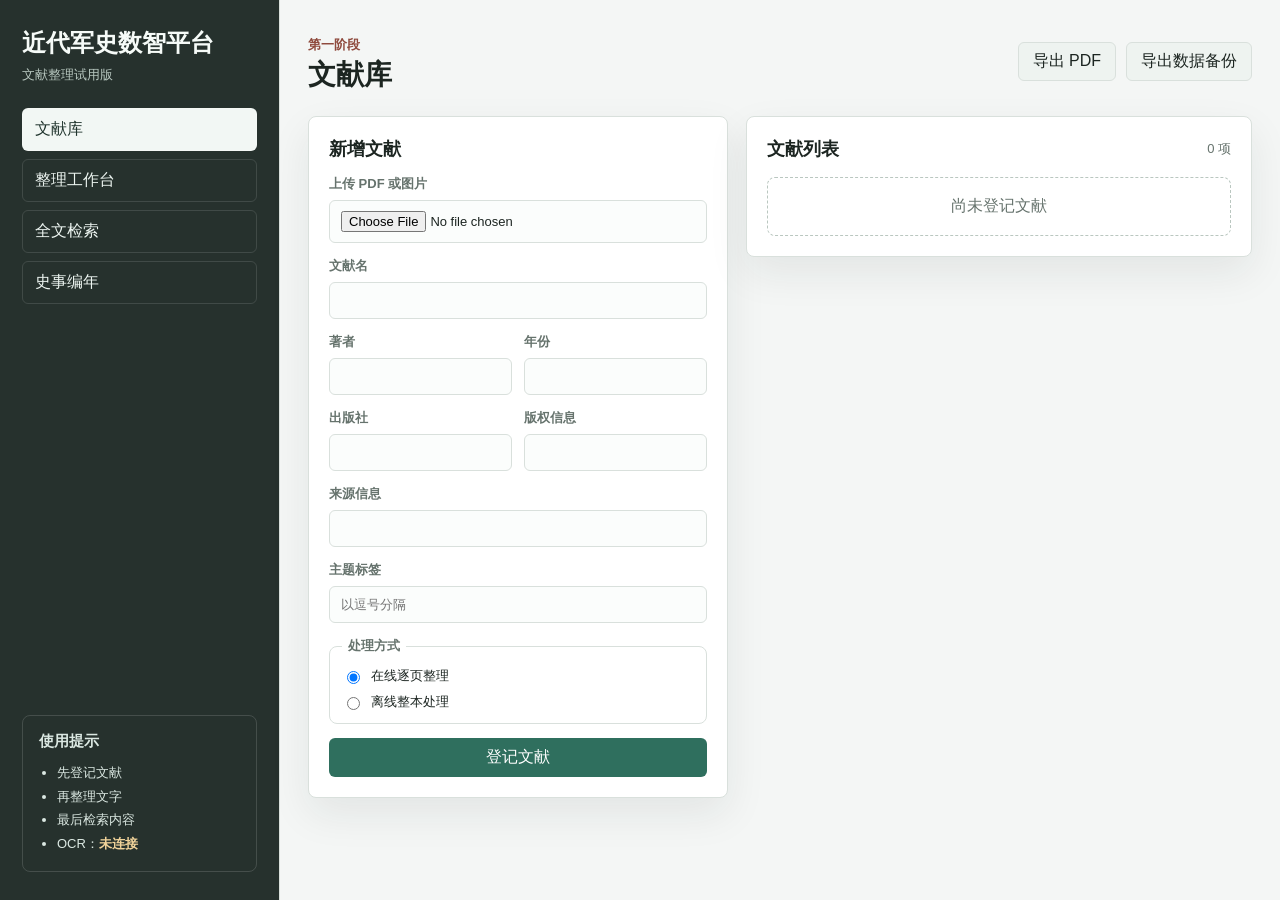
==== index.html @ 2449394d "1" ====
<!doctype html>
<html lang="zh-CN">
  <head>
    <meta charset="utf-8" />
    <meta name="viewport" content="width=device-width, initial-scale=1" />
    <title>近代军史数智平台</title>
    <link rel="stylesheet" href="styles.css" />
  </head>
  <body>
    <div class="app-shell">
      <aside class="sidebar">
        <div class="brand">
          <h1>近代军史数智平台</h1>
          <p>文献整理试用版</p>
        </div>

        <nav class="nav-list" aria-label="主导航">
          <button class="nav-item active" type="button" data-view="library">文献库</button>
          <button class="nav-item" type="button" data-view="workspace">整理工作台</button>
          <button class="nav-item" type="button" data-view="search">全文检索</button>
          <button class="nav-item" type="button" data-view="chronicle">史事编年</button>
        </nav>

        <section class="status-panel" aria-label="阶段状态">
          <h2>使用提示</h2>
          <ul>
            <li>先登记文献</li>
            <li>再整理文字</li>
            <li>最后检索内容</li>
            <li>OCR：<span id="ocr-service-status">检测中</span></li>
          </ul>
        </section>
      </aside>

      <main class="main">
        <section class="toolbar">
          <div>
            <p class="eyebrow">第一阶段</p>
            <h2 id="view-title">文献库</h2>
          </div>
          <div class="toolbar-actions">
            <button class="secondary-button" id="export-pdf" type="button">导出 PDF</button>
            <button class="secondary-button" id="export-json" type="button">导出数据备份</button>
          </div>
        </section>

        <section class="view active" id="library-view" aria-labelledby="view-title">
          <div class="two-column">
            <form class="panel form-panel" id="document-form">
              <h3>新增文献</h3>
              <label>
                上传 PDF 或图片
                <input id="file-input" name="file" type="file" accept=".pdf,image/*" required />
              </label>
              <label>
                文献名
                <input id="title-input" name="title" type="text" required />
              </label>
              <div class="field-grid">
                <label>
                  著者
                  <input id="author-input" name="author" type="text" />
                </label>
                <label>
                  年份
                  <input id="year-input" name="year" type="text" />
                </label>
              </div>
              <div class="field-grid">
                <label>
                  出版社
                  <input id="publisher-input" name="publisher" type="text" />
                </label>
                <label>
                  版权信息
                  <input id="rights-input" name="rights" type="text" />
                </label>
              </div>
              <label>
                来源信息
                <input id="source-input" name="source" type="text" />
              </label>
              <label>
                主题标签
                <input id="tags-input" name="tags" type="text" placeholder="以逗号分隔" />
              </label>
              <fieldset class="mode-field">
                <legend>处理方式</legend>
                <label class="radio-row">
                  <input type="radio" name="processMode" value="online" checked />
                  在线逐页整理
                </label>
                <label class="radio-row">
                  <input type="radio" name="processMode" value="offline" />
                  离线整本处理
                </label>
              </fieldset>
              <button class="primary-button" type="submit">登记文献</button>
            </form>

            <section class="panel">
              <div class="section-heading">
                <h3>文献列表</h3>
                <span id="document-count">0 项</span>
              </div>
              <div class="document-list" id="document-list"></div>
            </section>
          </div>
        </section>

        <section class="view" id="workspace-view" aria-labelledby="view-title">
          <div class="workspace-grid">
            <section class="panel document-detail">
              <div class="section-heading">
                <h3>当前文献</h3>
                <span id="selected-status">未选择</span>
              </div>
              <dl id="document-detail"></dl>
              <div class="offline-actions hidden" id="offline-actions">
                <button class="primary-button" id="refresh-offline" type="button">刷新整本结果</button>
                <span class="inline-status" id="offline-status">等待处理</span>
              </div>

              <div class="page-tools">
                <div class="section-heading compact-heading">
                  <h3>页目</h3>
                  <span id="page-count">0 页</span>
                </div>
                <div class="page-add-row">
                  <label>
                    页码
                    <input id="page-number-input" type="number" min="1" value="1" />
                  </label>
                  <button class="secondary-button" id="add-page" type="button">新增或打开</button>
                </div>
                <div class="page-list" id="page-list"></div>
              </div>
            </section>

            <section class="compare-workspace">
              <section class="panel original-panel">
                <div class="section-heading">
                  <h3>本页原始资料</h3>
                  <span id="original-page-status">未选择页</span>
                </div>
                <label class="page-image-picker">
                  选择本页图片
                  <input id="page-image-input" type="file" accept="image/*" />
                </label>
                <div class="action-row">
                  <button class="primary-button" id="recognize-page" type="button">自动识别本页</button>
                  <span class="inline-status" id="recognize-status">等待原图</span>
                </div>
                <div class="original-viewer" id="original-preview"></div>
              </section>

              <section class="panel transcription-panel">
                <div class="section-heading">
                  <h3>整理后的文字</h3>
                  <span id="selected-page-status">未选择页</span>
                </div>
                <div class="page-nav-row">
                  <button class="secondary-button" id="prev-page" type="button">上一页</button>
                  <button class="secondary-button" id="next-page" type="button">下一页</button>
                  <button class="primary-button" id="save-next" type="button">保存并下一页</button>
                </div>
                <textarea id="ocr-text" rows="18" placeholder="请先在左侧新增或打开页码，再录入本页识别出的文字。后续阶段会逐步加入自动识别能力。"></textarea>
                <label>
                  疑难字与核对说明
                  <textarea id="page-notes" class="notes-textarea" rows="5" placeholder="可记录本页不确定字、残缺处、需回看原图的位置，例如：第3行第5字待核。"></textarea>
                </label>
                <div class="action-row">
                  <button class="primary-button" id="save-ocr" type="button">保存文字</button>
                  <button class="secondary-button" id="mark-reviewed" type="button">标记待核对</button>
                </div>
              </section>
            </section>
          </div>
        </section>

        <section class="view" id="search-view" aria-labelledby="view-title">
          <section class="panel">
            <div class="search-row">
              <label>
                检索词
                <input id="search-input" type="search" placeholder="输入人名、地名、机构、部队番号或原文短语" />
              </label>
              <button class="primary-button" id="search-button" type="button">检索</button>
            </div>
            <div class="result-list" id="search-results"></div>
          </section>
        </section>

        <section class="view" id="chronicle-view" aria-labelledby="view-title">
          <section class="panel">
            <div class="search-row">
              <label>
                编年主题
                <input id="chronicle-topic" type="search" placeholder="输入人物、地点、机构、战事或关键词；留空则扫描全部已整理文字" />
              </label>
              <button class="primary-button" id="build-chronicle" type="button">生成编年</button>
            </div>
            <div class="result-list" id="chronicle-results"></div>
          </section>
        </section>
      </main>
    </div>

    <template id="document-card-template">
      <article class="document-card">
        <div>
          <h4></h4>
          <p class="meta-line"></p>
        </div>
        <div class="card-actions">
          <button class="secondary-button select-document" type="button">打开</button>
        </div>
      </article>
    </template>

    <script src="js/config.js"></script>
    <script src="js/utils.js"></script>
    <script src="js/store.js"></script>
    <script src="js/dom.js"></script>
    <script src="js/render.js"></script>
    <script src="js/service-status.js"></script>
    <script src="js/ocr.js"></script>
    <script src="js/search.js"></script>
    <script src="js/chronicle.js"></script>
    <script src="js/export.js"></script>
    <script src="js/main.js"></script>
  </body>
</html>
---- styles.css ----
:root {
  color-scheme: light;
  --bg: #f4f6f5;
  --surface: #ffffff;
  --surface-2: #eef3f0;
  --text: #1c2521;
  --muted: #66736d;
  --line: #d9e0dc;
  --primary: #2f6f5e;
  --primary-dark: #245548;
  --accent: #8f4a3d;
  --focus: #d19a38;
  --shadow: 0 16px 40px rgba(28, 37, 33, 0.08);
}

* {
  box-sizing: border-box;
}

body {
  margin: 0;
  min-height: 100vh;
  background: var(--bg);
  color: var(--text);
  font-family: "Microsoft YaHei", "PingFang SC", "Noto Sans CJK SC", Arial, sans-serif;
}

button,
input,
textarea {
  font: inherit;
}

button {
  cursor: pointer;
}

.app-shell {
  display: grid;
  grid-template-columns: 280px minmax(0, 1fr);
  min-height: 100vh;
}

.sidebar {
  display: flex;
  flex-direction: column;
  gap: 24px;
  padding: 28px 22px;
  border-right: 1px solid var(--line);
  background: #26312d;
  color: #f6fbf8;
}

.brand h1 {
  margin: 0;
  font-size: 24px;
  line-height: 1.25;
  font-weight: 700;
}

.brand p,
.eyebrow {
  margin: 8px 0 0;
  color: #b8c8c0;
  font-size: 13px;
}

.nav-list {
  display: grid;
  gap: 8px;
}

.nav-item {
  width: 100%;
  min-height: 42px;
  border: 1px solid rgba(255, 255, 255, 0.12);
  border-radius: 6px;
  background: transparent;
  color: #edf5f1;
  text-align: left;
  padding: 10px 12px;
}

.nav-item.active,
.nav-item:hover {
  background: #f2f7f4;
  color: #20342d;
}

.status-panel {
  margin-top: auto;
  border: 1px solid rgba(255, 255, 255, 0.14);
  border-radius: 8px;
  padding: 16px;
  color: #dbe8e2;
}

.status-panel h2 {
  margin: 0 0 10px;
  font-size: 15px;
}

.status-panel ul {
  margin: 0;
  padding-left: 18px;
  line-height: 1.8;
  font-size: 13px;
}

.service-ok {
  color: #bce2ce;
  font-weight: 700;
}

.service-warn {
  color: #f1d39a;
  font-weight: 700;
}

.main {
  padding: 28px;
}

.toolbar {
  display: flex;
  justify-content: space-between;
  gap: 16px;
  align-items: center;
  margin-bottom: 22px;
}

.toolbar-actions {
  display: flex;
  gap: 10px;
  align-items: center;
  flex-wrap: wrap;
}

.toolbar h2 {
  margin: 2px 0 0;
  font-size: 28px;
}

.eyebrow {
  color: var(--accent);
  font-weight: 700;
  letter-spacing: 0;
  text-transform: uppercase;
}

.view {
  display: none;
}

.view.active {
  display: block;
}

.two-column {
  display: grid;
  grid-template-columns: minmax(320px, 420px) minmax(0, 1fr);
  gap: 18px;
  align-items: start;
}

.workspace-grid {
  display: grid;
  grid-template-columns: minmax(260px, 340px) minmax(0, 1fr);
  gap: 18px;
  align-items: start;
}

.compare-workspace {
  display: grid;
  grid-template-columns: minmax(280px, 1fr) minmax(320px, 1fr);
  gap: 18px;
  align-items: start;
}

.panel {
  border: 1px solid var(--line);
  border-radius: 8px;
  background: var(--surface);
  box-shadow: var(--shadow);
  padding: 20px;
}

.form-panel {
  display: grid;
  gap: 14px;
}

.field-grid {
  display: grid;
  grid-template-columns: 1fr 1fr;
  gap: 12px;
}

label {
  display: grid;
  gap: 7px;
  color: var(--muted);
  font-size: 13px;
  font-weight: 700;
}

fieldset {
  margin: 0;
  border: 1px solid var(--line);
  border-radius: 8px;
  padding: 12px;
}

legend {
  color: var(--muted);
  font-size: 13px;
  font-weight: 700;
  padding: 0 6px;
}

.mode-field {
  display: grid;
  gap: 8px;
}

.radio-row {
  display: flex;
  gap: 8px;
  align-items: center;
  color: var(--text);
  font-weight: 400;
}

.radio-row input {
  width: auto;
}

input,
textarea {
  width: 100%;
  border: 1px solid var(--line);
  border-radius: 6px;
  background: #fbfdfc;
  color: var(--text);
  padding: 10px 11px;
  font-weight: 400;
}

textarea {
  resize: vertical;
  min-height: 360px;
  line-height: 1.7;
}

.notes-textarea {
  min-height: 120px;
}

input:focus,
textarea:focus,
button:focus-visible {
  outline: 3px solid rgba(209, 154, 56, 0.28);
  outline-offset: 2px;
  border-color: var(--focus);
}

.primary-button,
.secondary-button {
  min-height: 38px;
  border-radius: 6px;
  padding: 8px 14px;
  border: 1px solid transparent;
}

.primary-button {
  background: var(--primary);
  color: #fff;
}

.primary-button:hover {
  background: var(--primary-dark);
}

.secondary-button {
  border-color: var(--line);
  background: var(--surface-2);
  color: var(--text);
}

.secondary-button:hover {
  border-color: #bac7c0;
  background: #e3ebe7;
}

.section-heading {
  display: flex;
  align-items: center;
  justify-content: space-between;
  gap: 12px;
  margin-bottom: 16px;
}

.compact-heading {
  margin-top: 20px;
  margin-bottom: 12px;
}

.section-heading h3,
.form-panel h3 {
  margin: 0;
  font-size: 18px;
}

.section-heading span {
  color: var(--muted);
  font-size: 13px;
}

.document-list,
.page-list,
.result-list {
  display: grid;
  gap: 10px;
}

.document-card,
.page-item,
.result-item {
  display: flex;
  justify-content: space-between;
  gap: 16px;
  border: 1px solid var(--line);
  border-radius: 8px;
  padding: 14px;
  background: #fbfdfc;
}

.page-item {
  align-items: center;
}

.page-item.active {
  border-color: var(--primary);
  background: #f1f7f4;
}

.document-card h4,
.result-item h4 {
  margin: 0 0 6px;
  font-size: 16px;
}

.meta-line,
.result-item p {
  margin: 0;
  color: var(--muted);
  line-height: 1.6;
  font-size: 13px;
}

.card-actions {
  flex: 0 0 auto;
  display: flex;
  align-items: center;
}

.document-detail dl,
#document-detail {
  margin: 0;
}

#document-detail div {
  display: grid;
  grid-template-columns: 82px 1fr;
  gap: 10px;
  border-bottom: 1px solid var(--line);
  padding: 10px 0;
}

#document-detail dt {
  color: var(--muted);
  font-weight: 700;
}

#document-detail dd {
  margin: 0;
}

.transcription-panel {
  display: grid;
  gap: 14px;
}

.original-panel {
  display: grid;
  gap: 14px;
}

.page-image-picker {
  margin-bottom: 2px;
}

.original-viewer {
  display: grid;
  min-height: 460px;
  max-height: 70vh;
  place-items: center;
  overflow: auto;
  border: 1px solid var(--line);
  border-radius: 8px;
  background: #f8faf9;
  padding: 12px;
}

.original-viewer img {
  max-width: 100%;
  height: auto;
  border: 1px solid var(--line);
  background: #fff;
}

.action-row,
.page-nav-row,
.page-add-row,
.search-row {
  display: flex;
  gap: 12px;
  align-items: end;
}

.page-nav-row {
  justify-content: flex-start;
  align-items: center;
  flex-wrap: wrap;
}

.page-tools {
  margin-top: 18px;
}

.page-add-row {
  margin-bottom: 12px;
}

.page-add-row label {
  flex: 1;
}

.search-row label {
  flex: 1;
}

.empty-state {
  border: 1px dashed #bac7c0;
  border-radius: 8px;
  color: var(--muted);
  padding: 18px;
  text-align: center;
}

.inline-status {
  color: var(--muted);
  font-size: 13px;
  line-height: 38px;
}

.offline-actions {
  display: flex;
  gap: 12px;
  align-items: center;
  margin-top: 14px;
}

.hidden {
  display: none !important;
}

mark {
  background: #f5d996;
  color: #1c2521;
  padding: 0 2px;
}

@media (max-width: 900px) {
  .app-shell,
  .two-column,
  .workspace-grid,
  .compare-workspace {
    grid-template-columns: 1fr;
  }

  .sidebar {
    min-height: auto;
  }

  .toolbar,
  .toolbar-actions,
  .document-card,
  .page-item,
  .result-item,
  .action-row,
  .page-nav-row,
  .offline-actions,
  .page-add-row,
  .search-row {
    align-items: stretch;
    flex-direction: column;
  }
}
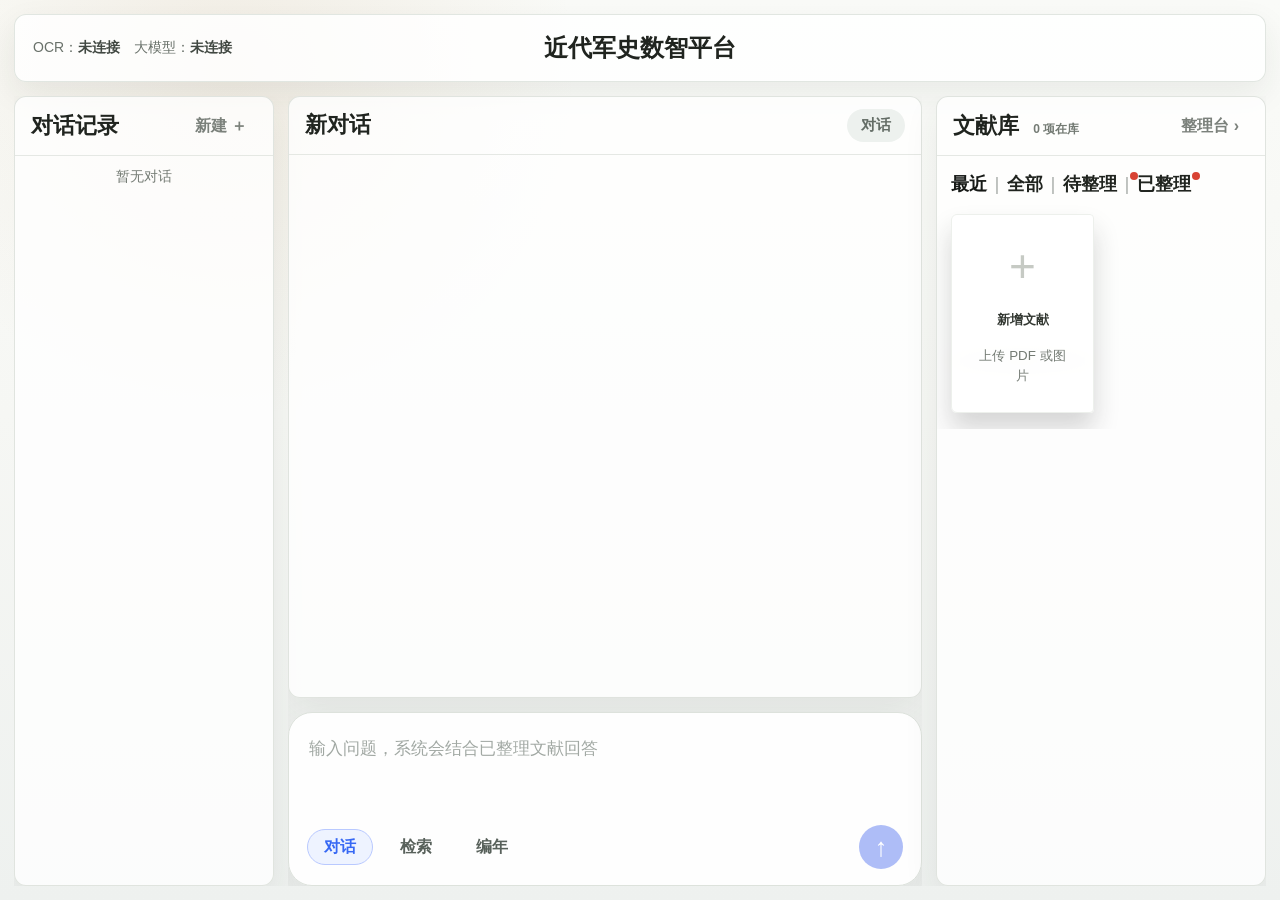
==== commit 2fa7577c: "首页、LLM接口" ====
--- a/index.html
+++ b/index.html
@@ -8,107 +8,84 @@
   </head>
   <body>
     <div class="app-shell">
-      <aside class="sidebar">
-        <div class="brand">
-          <h1>近代军史数智平台</h1>
-          <p>文献整理试用版</p>
-        </div>
-
-        <nav class="nav-list" aria-label="主导航">
-          <button class="nav-item active" type="button" data-view="library">文献库</button>
-          <button class="nav-item" type="button" data-view="workspace">整理工作台</button>
-          <button class="nav-item" type="button" data-view="search">全文检索</button>
-          <button class="nav-item" type="button" data-view="chronicle">史事编年</button>
-        </nav>
-
-        <section class="status-panel" aria-label="阶段状态">
-          <h2>使用提示</h2>
-          <ul>
-            <li>先登记文献</li>
-            <li>再整理文字</li>
-            <li>最后检索内容</li>
-            <li>OCR：<span id="ocr-service-status">检测中</span></li>
-          </ul>
-        </section>
-      </aside>
-
       <main class="main">
-        <section class="toolbar">
-          <div>
-            <p class="eyebrow">第一阶段</p>
-            <h2 id="view-title">文献库</h2>
-          </div>
-          <div class="toolbar-actions">
-            <button class="secondary-button" id="export-pdf" type="button">导出 PDF</button>
-            <button class="secondary-button" id="export-json" type="button">导出数据备份</button>
+        <section class="view active" id="library-view" aria-label="首页">
+          <header class="home-statusbar">
+            <div class="service-strip" aria-label="服务链接状态">
+              <span>OCR：<b id="ocr-service-status" class="service-warn">未连接</b></span>
+              <span>大模型：<b id="llm-service-status" class="service-warn">未连接</b></span>
+            </div>
+            <div class="status-title">
+              <p class="eyebrow">近代军史数智平台</p>
+            </div>
+            <div class="status-spacer" aria-hidden="true"></div>
+          </header>
+
+          <div class="home-board">
+            <aside class="home-sidebar chat-sidebar" aria-label="对话记录">
+              <div class="sidebar-heading">
+                <h2>对话记录</h2>
+                <button class="ghost-link" id="new-conversation" type="button">新建 ＋</button>
+              </div>
+              <div class="conversation-list" id="conversation-list"></div>
+            </aside>
+
+            <div class="center-stack">
+              <section class="message-panel" aria-label="书库问答消息">
+                <div class="message-head">
+                  <h2 id="chat-title">新对话</h2>
+                  <span id="chat-hint">输入后在这里显示检索或编年结果</span>
+                </div>
+                <div class="message-scroll" id="message-feed">
+                  <div class="smart-results">
+                    <div class="result-list" id="search-results"></div>
+                    <div class="result-list" id="chronicle-results"></div>
+                  </div>
+                </div>
+              </section>
+
+              <section class="smart-dock" id="smart-dock" aria-label="全文检索与史事编年">
+                <div class="smart-input-box">
+                  <label class="sr-only" for="search-input">输入检索词或编年主题</label>
+                  <textarea id="search-input" rows="3" placeholder="问书库：输入问题，系统会结合已整理文献回答"></textarea>
+                  <input id="chronicle-topic" type="hidden" />
+                  <div class="smart-actions">
+                    <button class="chip-button active" id="chat-button" type="button" data-smart-mode="chat">对话</button>
+                    <button class="chip-button" id="search-button" type="button" data-smart-mode="search">检索</button>
+                    <button class="chip-button" id="build-chronicle" type="button" data-smart-mode="chronicle">编年</button>
+                    <button class="round-send" id="smart-send" type="button" title="发送">↑</button>
+                  </div>
+                </div>
+              </section>
+            </div>
+
+            <aside class="home-sidebar library-sidebar" aria-label="书库">
+              <div class="sidebar-heading">
+                <h2>文献库 <span class="sidebar-count" id="document-count">0 项在库</span></h2>
+                <button class="ghost-link" id="jump-workspace" type="button">整理台 ›</button>
+              </div>
+              <nav class="shelf-tabs" aria-label="书库筛选">
+                <button class="shelf-tab active" type="button">最近</button>
+                <button class="shelf-tab" type="button">全部</button>
+                <button class="shelf-tab" type="button">待整理</button>
+                <button class="shelf-tab" type="button">已整理</button>
+              </nav>
+              <section class="shelf-stage" aria-label="书架">
+                <div class="document-list" id="document-list"></div>
+              </section>
+            </aside>
           </div>
         </section>
 
-        <section class="view active" id="library-view" aria-labelledby="view-title">
-          <div class="two-column">
-            <form class="panel form-panel" id="document-form">
-              <h3>新增文献</h3>
-              <label>
-                上传 PDF 或图片
-                <input id="file-input" name="file" type="file" accept=".pdf,image/*" required />
-              </label>
-              <label>
-                文献名
-                <input id="title-input" name="title" type="text" required />
-              </label>
-              <div class="field-grid">
-                <label>
-                  著者
-                  <input id="author-input" name="author" type="text" />
-                </label>
-                <label>
-                  年份
-                  <input id="year-input" name="year" type="text" />
-                </label>
-              </div>
-              <div class="field-grid">
-                <label>
-                  出版社
-                  <input id="publisher-input" name="publisher" type="text" />
-                </label>
-                <label>
-                  版权信息
-                  <input id="rights-input" name="rights" type="text" />
-                </label>
-              </div>
-              <label>
-                来源信息
-                <input id="source-input" name="source" type="text" />
-              </label>
-              <label>
-                主题标签
-                <input id="tags-input" name="tags" type="text" placeholder="以逗号分隔" />
-              </label>
-              <fieldset class="mode-field">
-                <legend>处理方式</legend>
-                <label class="radio-row">
-                  <input type="radio" name="processMode" value="online" checked />
-                  在线逐页整理
-                </label>
-                <label class="radio-row">
-                  <input type="radio" name="processMode" value="offline" />
-                  离线整本处理
-                </label>
-              </fieldset>
-              <button class="primary-button" type="submit">登记文献</button>
-            </form>
-
-            <section class="panel">
-              <div class="section-heading">
-                <h3>文献列表</h3>
-                <span id="document-count">0 项</span>
-              </div>
-              <div class="document-list" id="document-list"></div>
-            </section>
-          </div>
-        </section>
-
-        <section class="view" id="workspace-view" aria-labelledby="view-title">
+        <section class="view" id="workspace-view" aria-label="整理工作台">
+          <header class="workspace-topbar">
+            <button class="back-button" type="button" data-view="library">‹ 返回书库</button>
+            <div>
+              <p class="eyebrow">当前整理台</p>
+              <h2>文献整理</h2>
+            </div>
+          </header>
+
           <div class="workspace-grid">
             <section class="panel document-detail">
               <div class="section-heading">
@@ -156,7 +133,7 @@
 
               <section class="panel transcription-panel">
                 <div class="section-heading">
-                  <h3>整理后的文字</h3>
+                  <h3>本页文字整理</h3>
                   <span id="selected-page-status">未选择页</span>
                 </div>
                 <div class="page-nav-row">
@@ -164,57 +141,123 @@
                   <button class="secondary-button" id="next-page" type="button">下一页</button>
                   <button class="primary-button" id="save-next" type="button">保存并下一页</button>
                 </div>
-                <textarea id="ocr-text" rows="18" placeholder="请先在左侧新增或打开页码，再录入本页识别出的文字。后续阶段会逐步加入自动识别能力。"></textarea>
+                <label class="text-layer">
+                  OCR 原始录文
+                  <textarea id="ocr-raw-text" class="layer-textarea" rows="7" placeholder="自动识别结果会先进入这里。这里保留原始识别文本，不直接作为最终整理稿。"></textarea>
+                </label>
+                <div class="layer-tools">
+                  <button class="secondary-button" id="copy-ocr-to-clean" type="button">带入整理文本</button>
+                </div>
+                <label class="text-layer">
+                  忠实整理文本
+                  <textarea id="clean-text" class="layer-textarea" rows="7" placeholder="在原始录文基础上逐字核对、修正识别错误，保持原文原貌。"></textarea>
+                </label>
+                <div class="layer-tools">
+                  <button class="secondary-button" id="copy-clean-to-punctuated" type="button">带入简体标点文本</button>
+                  <button class="primary-button" id="generate-punctuated" type="button">生成简体标点文本</button>
+                </div>
+                <label class="text-layer">
+                  简体标点文本
+                  <textarea id="punctuated-text" class="layer-textarea" rows="7" placeholder="在忠实整理文本基础上转换简体、断句、加标点，便于阅读、检索和编年。"></textarea>
+                </label>
                 <label>
                   疑难字与核对说明
                   <textarea id="page-notes" class="notes-textarea" rows="5" placeholder="可记录本页不确定字、残缺处、需回看原图的位置，例如：第3行第5字待核。"></textarea>
                 </label>
                 <div class="action-row">
-                  <button class="primary-button" id="save-ocr" type="button">保存文字</button>
+                  <button class="primary-button" id="save-ocr" type="button">保存本页</button>
                   <button class="secondary-button" id="mark-reviewed" type="button">标记待核对</button>
+                  <button class="secondary-button" id="generate-proofread" type="button">生成校对报告</button>
+                  <span class="inline-status" id="llm-task-status">等待文字</span>
                 </div>
               </section>
             </section>
           </div>
         </section>
-
-        <section class="view" id="search-view" aria-labelledby="view-title">
-          <section class="panel">
-            <div class="search-row">
-              <label>
-                检索词
-                <input id="search-input" type="search" placeholder="输入人名、地名、机构、部队番号或原文短语" />
-              </label>
-              <button class="primary-button" id="search-button" type="button">检索</button>
-            </div>
-            <div class="result-list" id="search-results"></div>
-          </section>
-        </section>
-
-        <section class="view" id="chronicle-view" aria-labelledby="view-title">
-          <section class="panel">
-            <div class="search-row">
-              <label>
-                编年主题
-                <input id="chronicle-topic" type="search" placeholder="输入人物、地点、机构、战事或关键词；留空则扫描全部已整理文字" />
-              </label>
-              <button class="primary-button" id="build-chronicle" type="button">生成编年</button>
-            </div>
-            <div class="result-list" id="chronicle-results"></div>
-          </section>
-        </section>
       </main>
     </div>
 
+    <div class="confirm-dialog hidden" id="delete-conversation-dialog" role="dialog" aria-modal="true" aria-labelledby="delete-conversation-title">
+      <div class="confirm-card">
+        <h2 id="delete-conversation-title">删除对话</h2>
+        <p id="delete-conversation-message">确定删除这条对话吗？</p>
+        <div class="confirm-actions">
+          <button class="secondary-button" id="cancel-delete-conversation" type="button">取消</button>
+          <button class="danger-button" id="confirm-delete-conversation" type="button">删除</button>
+        </div>
+      </div>
+    </div>
+
+    <div class="form-sheet hidden" id="document-form-sheet" role="dialog" aria-modal="true" aria-labelledby="add-document-title">
+      <form class="panel form-panel" id="document-form">
+        <div class="section-heading">
+          <h3 id="add-document-title">新增文献</h3>
+          <button class="icon-button subtle" id="close-document-form" type="button" title="关闭">×</button>
+        </div>
+        <label>
+          上传 PDF 或图片
+          <input id="file-input" name="file" type="file" accept=".pdf,image/*" required />
+        </label>
+        <label>
+          文献名
+          <input id="title-input" name="title" type="text" placeholder="可留空，系统会优先自动识别" />
+        </label>
+        <div class="field-grid">
+          <label>
+            著者
+            <input id="author-input" name="author" type="text" placeholder="可留空" />
+          </label>
+          <label>
+            年份
+            <input id="year-input" name="year" type="text" placeholder="可留空" />
+          </label>
+        </div>
+        <div class="field-grid">
+          <label>
+            出版社
+            <input id="publisher-input" name="publisher" type="text" placeholder="可留空" />
+          </label>
+          <label>
+            版权信息
+            <input id="rights-input" name="rights" type="text" placeholder="可留空" />
+          </label>
+        </div>
+        <label>
+          来源信息
+          <input id="source-input" name="source" type="text" placeholder="可留空" />
+        </label>
+        <label>
+          主题标签
+          <input id="tags-input" name="tags" type="text" placeholder="以逗号分隔" />
+        </label>
+        <fieldset class="mode-field">
+          <legend>处理方式</legend>
+          <label class="radio-row">
+            <input type="radio" name="processMode" value="online" checked />
+            在线逐页整理
+          </label>
+          <label class="radio-row">
+            <input type="radio" name="processMode" value="offline" />
+            离线整本处理
+          </label>
+        </fieldset>
+        <button class="primary-button" type="submit">登记并进入整理台</button>
+      </form>
+    </div>
+
     <template id="document-card-template">
-      <article class="document-card">
-        <div>
-          <h4></h4>
-          <p class="meta-line"></p>
-        </div>
-        <div class="card-actions">
-          <button class="secondary-button select-document" type="button">打开</button>
-        </div>
+      <article class="book-card">
+        <button class="book-open select-document" type="button">
+          <span class="book-cover">
+            <span class="book-title"></span>
+            <span class="book-author"></span>
+          </span>
+          <span class="book-progress"><span></span></span>
+          <span class="book-meta">
+            <strong></strong>
+            <small></small>
+          </span>
+        </button>
       </article>
     </template>
 
@@ -225,6 +268,7 @@
     <script src="js/render.js"></script>
     <script src="js/service-status.js"></script>
     <script src="js/ocr.js"></script>
+    <script src="js/llm.js"></script>
     <script src="js/search.js"></script>
     <script src="js/chronicle.js"></script>
     <script src="js/export.js"></script>
--- a/styles.css
+++ b/styles.css
@@ -252,6 +252,10 @@
   line-height: 1.7;
 }
 
+.layer-textarea {
+  min-height: 160px;
+}
+
 .notes-textarea {
   min-height: 120px;
 }
@@ -389,6 +393,16 @@
 .transcription-panel {
   display: grid;
   gap: 14px;
+}
+
+.text-layer {
+  gap: 8px;
+}
+
+.layer-tools {
+  display: flex;
+  justify-content: flex-end;
+  margin-top: -6px;
 }
 
 .original-panel {
@@ -507,3 +521,1108 @@
     flex-direction: column;
   }
 }
+
+/* Bookshelf home redesign */
+:root {
+  --bg: #f6f7f4;
+  --surface: #ffffff;
+  --surface-2: #eef1ec;
+  --text: #20241f;
+  --muted: #747b74;
+  --line: #dde2dc;
+  --primary: #2d6b5c;
+  --primary-dark: #1f5145;
+  --red: #d84233;
+  --gold: #b78b55;
+  --blue: #5477d8;
+  --ink: #161916;
+  --shadow: 0 18px 44px rgba(32, 36, 31, 0.1);
+  --book-shadow: 0 16px 26px rgba(32, 36, 31, 0.18);
+}
+
+html {
+  scroll-behavior: smooth;
+}
+
+body {
+  background:
+    radial-gradient(circle at 18% 8%, rgba(183, 139, 85, 0.12), transparent 26%),
+    linear-gradient(180deg, #fafbf8 0%, var(--bg) 46%, #eef1ef 100%);
+}
+
+.app-shell {
+  display: block;
+  min-height: 100vh;
+}
+
+.main {
+  width: min(1180px, 100%);
+  margin: 0 auto;
+  padding: 34px 24px 56px;
+}
+
+.library-topbar,
+.workspace-topbar {
+  display: flex;
+  align-items: center;
+  justify-content: space-between;
+  gap: 16px;
+  margin-bottom: 24px;
+}
+
+.library-topbar h1,
+.workspace-topbar h2 {
+  margin: 4px 0 0;
+  font-size: clamp(34px, 5vw, 58px);
+  line-height: 1;
+  font-family: "STKaiti", "KaiTi", "FangSong", serif;
+  font-weight: 700;
+}
+
+.workspace-topbar h2 {
+  font-size: 34px;
+  font-family: inherit;
+}
+
+.eyebrow {
+  margin: 0;
+  color: var(--red);
+  font-size: 13px;
+  font-weight: 700;
+  text-transform: none;
+}
+
+.topbar-actions {
+  display: flex;
+  gap: 16px;
+  align-items: center;
+}
+
+.icon-button,
+.back-button,
+.ghost-link,
+.shelf-tab,
+.chip-button,
+.round-send {
+  border: 0;
+  color: var(--text);
+}
+
+.icon-button {
+  display: inline-grid;
+  width: 48px;
+  height: 48px;
+  place-items: center;
+  border-radius: 50%;
+  background: transparent;
+  font-size: 30px;
+  line-height: 1;
+}
+
+.icon-button:hover,
+.back-button:hover,
+.ghost-link:hover {
+  background: rgba(32, 36, 31, 0.06);
+}
+
+.icon-button.subtle {
+  width: 36px;
+  height: 36px;
+  color: var(--muted);
+  font-size: 24px;
+}
+
+.reading-card {
+  display: flex;
+  align-items: center;
+  justify-content: space-between;
+  gap: 16px;
+  min-height: 72px;
+  margin-bottom: 34px;
+  padding: 16px 22px;
+  border-radius: 8px;
+  background: #e9ece9;
+  color: #7b817b;
+}
+
+.reading-stat {
+  display: flex;
+  align-items: center;
+  gap: 13px;
+  flex-wrap: wrap;
+}
+
+.reading-stat strong,
+.reading-stat b {
+  color: #555c55;
+}
+
+.stat-icon {
+  color: #9aa29c;
+  font-size: 23px;
+}
+
+.status-dot {
+  width: 9px;
+  height: 9px;
+  border-radius: 50%;
+  background: var(--red);
+}
+
+.ghost-link {
+  flex: 0 0 auto;
+  min-height: 38px;
+  padding: 0 10px;
+  border-radius: 6px;
+  background: transparent;
+  color: #7b817b;
+  font-weight: 700;
+}
+
+.shelf-tabs {
+  display: flex;
+  align-items: center;
+  gap: 16px;
+  margin-bottom: 24px;
+  color: #323632;
+  font-size: 25px;
+  font-family: "STKaiti", "KaiTi", "FangSong", serif;
+  font-weight: 700;
+}
+
+.shelf-tab {
+  position: relative;
+  padding: 4px 0;
+  background: transparent;
+  font: inherit;
+}
+
+.shelf-tab:not(:last-child)::after {
+  content: "|";
+  margin-left: 16px;
+  color: #9ba19d;
+}
+
+.shelf-tab.active {
+  color: var(--ink);
+}
+
+.shelf-tab:nth-child(3)::before,
+.shelf-tab:nth-child(4)::before {
+  content: "";
+  position: absolute;
+  top: 4px;
+  right: -9px;
+  width: 8px;
+  height: 8px;
+  border-radius: 50%;
+  background: var(--red);
+}
+
+.shelf-stage {
+  position: relative;
+  padding-bottom: 26px;
+}
+
+.document-list {
+  display: grid;
+  grid-template-columns: repeat(4, minmax(140px, 1fr));
+  column-gap: clamp(26px, 4vw, 54px);
+  row-gap: 48px;
+}
+
+.book-card {
+  position: relative;
+  min-width: 0;
+}
+
+.book-card::after {
+  content: "";
+  position: absolute;
+  left: -8px;
+  right: -8px;
+  bottom: 53px;
+  z-index: -1;
+  height: 16px;
+  border-radius: 999px;
+  background: linear-gradient(90deg, rgba(185, 180, 161, 0), rgba(185, 180, 161, 0.72), rgba(185, 180, 161, 0));
+  filter: blur(6px);
+}
+
+.book-open {
+  display: grid;
+  width: 100%;
+  gap: 12px;
+  padding: 0;
+  border: 0;
+  background: transparent;
+  text-align: left;
+}
+
+.book-cover,
+.add-document {
+  aspect-ratio: 0.72;
+  width: 100%;
+  min-height: 210px;
+  border-radius: 6px 4px 4px 6px;
+}
+
+.book-cover {
+  position: relative;
+  display: flex;
+  flex-direction: column;
+  justify-content: space-between;
+  overflow: hidden;
+  padding: 18px 16px;
+  box-shadow: var(--book-shadow);
+  color: #fff;
+  background:
+    linear-gradient(90deg, rgba(0, 0, 0, 0.2) 0 9px, transparent 9px),
+    linear-gradient(145deg, #314f64, #c24732);
+}
+
+.book-cover::before,
+.book-cover::after {
+  content: "";
+  position: absolute;
+  pointer-events: none;
+}
+
+.book-cover::before {
+  inset: 0;
+  background:
+    linear-gradient(160deg, rgba(255, 255, 255, 0.22), transparent 35%),
+    radial-gradient(circle at 80% 18%, rgba(255, 255, 255, 0.22), transparent 24%),
+    linear-gradient(0deg, rgba(0, 0, 0, 0.3), transparent 42%);
+}
+
+.book-cover::after {
+  left: 16px;
+  right: 16px;
+  bottom: 18px;
+  height: 1px;
+  background: rgba(255, 255, 255, 0.36);
+}
+
+.cover-1 .book-cover {
+  background:
+    linear-gradient(90deg, rgba(0, 0, 0, 0.2) 0 9px, transparent 9px),
+    linear-gradient(145deg, #e8e3d5, #7d9a72);
+  color: #1f2b23;
+}
+
+.cover-2 .book-cover {
+  background:
+    linear-gradient(90deg, rgba(0, 0, 0, 0.22) 0 9px, transparent 9px),
+    linear-gradient(145deg, #141817, #bf2d22 62%, #f0d9b4);
+}
+
+.cover-3 .book-cover {
+  background:
+    linear-gradient(90deg, rgba(0, 0, 0, 0.16) 0 9px, transparent 9px),
+    linear-gradient(145deg, #f0c328, #e75d2a 58%, #25364b);
+}
+
+.cover-4 .book-cover {
+  background:
+    linear-gradient(90deg, rgba(0, 0, 0, 0.2) 0 9px, transparent 9px),
+    linear-gradient(145deg, #425d4e, #d6c4a4);
+}
+
+.cover-5 .book-cover {
+  background:
+    linear-gradient(90deg, rgba(0, 0, 0, 0.22) 0 9px, transparent 9px),
+    linear-gradient(145deg, #2c4772, #8e3d43 60%, #d8a84c);
+}
+
+.book-title {
+  position: relative;
+  z-index: 1;
+  display: -webkit-box;
+  overflow: hidden;
+  font-size: clamp(20px, 2.2vw, 32px);
+  font-family: "STKaiti", "KaiTi", "FangSong", serif;
+  font-weight: 800;
+  line-height: 1.12;
+  -webkit-box-orient: vertical;
+  -webkit-line-clamp: 5;
+}
+
+.book-author {
+  position: relative;
+  z-index: 1;
+  max-width: 100%;
+  overflow: hidden;
+  font-size: 13px;
+  line-height: 1.4;
+  text-overflow: ellipsis;
+  white-space: nowrap;
+}
+
+.book-progress {
+  display: block;
+  width: 52%;
+  height: 6px;
+  overflow: hidden;
+  border-radius: 999px;
+  background: #d9ddd8;
+}
+
+.book-progress span {
+  display: block;
+  height: 100%;
+  border-radius: inherit;
+  background: #6e756f;
+}
+
+.book-meta {
+  display: grid;
+  gap: 4px;
+  min-width: 0;
+  color: #333832;
+}
+
+.book-meta strong {
+  overflow: hidden;
+  font-size: 16px;
+  line-height: 1.35;
+  text-overflow: ellipsis;
+  white-space: nowrap;
+}
+
+.book-meta small,
+.add-document small {
+  color: var(--muted);
+  line-height: 1.5;
+}
+
+.add-document {
+  place-items: center;
+  padding: 22px;
+  border: 1px solid #edf0ec;
+  background: rgba(255, 255, 255, 0.88);
+  box-shadow: var(--book-shadow);
+  text-align: center;
+}
+
+.add-plus {
+  display: grid;
+  width: 84px;
+  height: 84px;
+  place-items: center;
+  color: #c6cac4;
+  font-size: 72px;
+  font-weight: 200;
+  line-height: 1;
+}
+
+.smart-dock {
+  margin-top: 54px;
+  padding-bottom: 10px;
+}
+
+.smart-input-box {
+  display: grid;
+  gap: 14px;
+  min-height: 176px;
+  padding: 22px;
+  border: 1px solid var(--line);
+  border-radius: 28px;
+  background: rgba(255, 255, 255, 0.96);
+  box-shadow: 0 18px 42px rgba(42, 48, 44, 0.09);
+}
+
+.smart-input-box textarea {
+  min-height: 78px;
+  padding: 6px 2px;
+  border: 0;
+  background: transparent;
+  color: var(--text);
+  font-size: 20px;
+  line-height: 1.6;
+  resize: vertical;
+}
+
+.smart-input-box textarea::placeholder {
+  color: #a1a8a3;
+}
+
+.smart-actions {
+  display: flex;
+  align-items: center;
+  gap: 10px;
+}
+
+.chip-button {
+  min-height: 42px;
+  padding: 0 16px;
+  border: 1px solid transparent;
+  border-radius: 999px;
+  background: transparent;
+  color: #58615b;
+  font-weight: 700;
+}
+
+.chip-button.active {
+  border-color: #b9c9ff;
+  background: #eef3ff;
+  color: #3768f4;
+}
+
+.chip-button:not(.active):hover {
+  background: #f1f4f1;
+}
+
+.chip-button:disabled {
+  cursor: not-allowed;
+  opacity: 0.45;
+}
+
+.chip-button:disabled:hover {
+  background: transparent;
+}
+
+.round-send {
+  display: grid;
+  width: 52px;
+  height: 52px;
+  margin-left: auto;
+  place-items: center;
+  border-radius: 50%;
+  background: #aebdf7;
+  color: #fff;
+  font-size: 32px;
+  line-height: 1;
+}
+
+.smart-results {
+  display: grid;
+  gap: 12px;
+  margin-top: 18px;
+}
+
+.form-sheet {
+  position: fixed;
+  inset: 0;
+  z-index: 20;
+  display: grid;
+  place-items: center;
+  padding: 22px;
+  background: rgba(32, 36, 31, 0.28);
+  backdrop-filter: blur(6px);
+}
+
+.confirm-dialog {
+  position: fixed;
+  inset: 0;
+  z-index: 30;
+  display: grid;
+  place-items: center;
+  padding: 22px;
+  background: rgba(32, 36, 31, 0.28);
+  backdrop-filter: blur(6px);
+}
+
+.confirm-card {
+  width: min(360px, 100%);
+  padding: 20px;
+  border: 1px solid var(--line);
+  border-radius: 10px;
+  background: var(--surface);
+  box-shadow: var(--shadow);
+}
+
+.confirm-card h2 {
+  margin: 0;
+  font-size: 20px;
+}
+
+.confirm-card p {
+  margin: 12px 0 18px;
+  color: var(--muted);
+  line-height: 1.6;
+}
+
+.confirm-actions {
+  display: flex;
+  justify-content: flex-end;
+  gap: 10px;
+}
+
+.danger-button {
+  min-height: 38px;
+  border: 1px solid #c94437;
+  border-radius: 6px;
+  background: #c94437;
+  color: #fff;
+  padding: 8px 14px;
+}
+
+.danger-button:hover {
+  background: #a83228;
+}
+
+.form-panel {
+  width: min(680px, 100%);
+  max-height: min(820px, calc(100vh - 44px));
+  overflow: auto;
+}
+
+.back-button {
+  border: 1px solid var(--line);
+  background: var(--surface-2);
+}
+
+.sr-only {
+  position: absolute;
+  width: 1px;
+  height: 1px;
+  padding: 0;
+  overflow: hidden;
+  clip: rect(0, 0, 0, 0);
+  white-space: nowrap;
+  border: 0;
+}
+
+@media (max-width: 980px) {
+  .document-list {
+    grid-template-columns: repeat(3, minmax(130px, 1fr));
+  }
+
+  .workspace-grid,
+  .compare-workspace {
+    grid-template-columns: 1fr;
+  }
+}
+
+@media (max-width: 680px) {
+  .main {
+    padding: 22px 16px 40px;
+  }
+
+  .library-topbar,
+  .workspace-topbar,
+  .reading-card,
+  .page-item,
+  .result-item,
+  .action-row,
+  .page-nav-row,
+  .offline-actions,
+  .page-add-row {
+    align-items: stretch;
+    flex-direction: column;
+  }
+
+  .topbar-actions,
+  .smart-actions {
+    align-self: stretch;
+  }
+
+  .document-list {
+    grid-template-columns: repeat(2, minmax(120px, 1fr));
+    column-gap: 22px;
+    row-gap: 38px;
+  }
+
+  .book-cover,
+  .add-document {
+    min-height: 184px;
+  }
+
+  .shelf-tabs {
+    gap: 10px;
+    overflow-x: auto;
+    font-size: 22px;
+  }
+
+  .shelf-tab:not(:last-child)::after {
+    margin-left: 10px;
+  }
+
+  .smart-input-box {
+    border-radius: 20px;
+    padding: 18px;
+  }
+
+  .round-send {
+    margin-left: 0;
+  }
+
+  .field-grid {
+    grid-template-columns: 1fr;
+  }
+}
+
+/* Full-screen chat-library home */
+html,
+body {
+  height: 100%;
+  overflow: hidden;
+}
+
+.app-shell {
+  height: 100vh;
+  overflow: hidden;
+}
+
+.main {
+  width: 100%;
+  height: 100vh;
+  padding: 0;
+  overflow: hidden;
+}
+
+#library-view.active {
+  display: grid;
+  grid-template-rows: auto minmax(0, 1fr);
+  height: 100vh;
+  gap: 14px;
+  padding: 14px;
+  overflow: hidden;
+}
+
+.home-statusbar {
+  display: grid;
+  grid-template-columns: 1fr auto 1fr;
+  align-items: center;
+  gap: 18px;
+  min-height: 68px;
+  padding: 10px 18px;
+  border: 1px solid rgba(221, 226, 220, 0.86);
+  border-radius: 12px;
+  background: rgba(255, 255, 255, 0.82);
+  box-shadow: 0 12px 32px rgba(42, 48, 44, 0.08);
+}
+
+.service-strip {
+  display: flex;
+  align-items: center;
+  justify-content: flex-start;
+  gap: 14px;
+  min-width: 0;
+  color: #69716a;
+  font-size: 14px;
+  white-space: nowrap;
+}
+
+.status-title {
+  text-align: center;
+}
+
+.status-title .eyebrow {
+  color: var(--text);
+  font-size: 24px;
+  font-family: "STKaiti", "KaiTi", "FangSong", serif;
+}
+
+.status-spacer {
+  min-width: 0;
+}
+
+.service-strip strong,
+.service-strip b {
+  color: #414842;
+}
+
+.home-board {
+  display: grid;
+  grid-template-columns: 260px minmax(0, 1fr) 330px;
+  gap: 14px;
+  min-height: 0;
+  overflow: hidden;
+}
+
+.center-stack {
+  display: grid;
+  grid-template-rows: minmax(0, 1fr) auto;
+  gap: 14px;
+  min-width: 0;
+  min-height: 0;
+  overflow: hidden;
+}
+
+.home-sidebar,
+.message-panel {
+  min-height: 0;
+  border: 1px solid rgba(221, 226, 220, 0.9);
+  border-radius: 12px;
+  background: rgba(255, 255, 255, 0.78);
+  box-shadow: 0 14px 34px rgba(42, 48, 44, 0.08);
+}
+
+.home-sidebar {
+  display: flex;
+  flex-direction: column;
+  overflow: hidden;
+}
+
+.sidebar-heading {
+  display: flex;
+  flex: 0 0 auto;
+  align-items: center;
+  justify-content: space-between;
+  gap: 10px;
+  min-height: 58px;
+  padding: 10px 16px;
+  border-bottom: 1px solid rgba(221, 226, 220, 0.74);
+}
+
+.sidebar-heading h2 {
+  margin: 0;
+  font-size: 22px;
+  line-height: 1.2;
+}
+
+.sidebar-count {
+  display: inline;
+  margin-left: 8px;
+  color: var(--muted);
+  font-size: 12px;
+  line-height: 1.25;
+}
+
+.compact-button {
+  min-height: 32px;
+  padding: 5px 10px;
+}
+
+.conversation-list {
+  display: grid;
+  flex: 1 1 auto;
+  align-content: start;
+  gap: 4px;
+  min-height: 0;
+  padding: 12px;
+  overflow: auto;
+}
+
+.conversation-empty {
+  display: grid;
+  min-height: 100%;
+  place-items: center;
+  color: var(--muted);
+  font-size: 14px;
+}
+
+.conversation-date-heading {
+  margin: 16px 8px 6px;
+  color: #858d87;
+  font-size: 13px;
+  font-weight: 700;
+  line-height: 1.4;
+}
+
+.conversation-date-heading:first-child {
+  margin-top: 4px;
+}
+
+.conversation-row {
+  display: grid;
+  grid-template-columns: minmax(0, 1fr) 30px;
+  align-items: center;
+  gap: 4px;
+  width: 100%;
+  min-height: 44px;
+  border: 1px solid transparent;
+  border-radius: 8px;
+  background: transparent;
+}
+
+.conversation-item {
+  display: grid;
+  grid-template-columns: minmax(0, 1fr) auto;
+  align-items: center;
+  gap: 8px;
+  min-width: 0;
+  min-height: 42px;
+  padding: 8px 0 8px 12px;
+  border: 0;
+  background: transparent;
+  color: var(--text);
+  text-align: left;
+}
+
+.conversation-row:hover,
+.conversation-row.active {
+  border-color: #dfe5df;
+  background: #f4f7f4;
+}
+
+.conversation-item strong {
+  overflow: hidden;
+  font-size: 14px;
+  line-height: 1.35;
+  text-overflow: ellipsis;
+  white-space: nowrap;
+}
+
+.message-head span {
+  flex: 0 0 auto;
+  padding: 7px 14px;
+  border-radius: 999px;
+  background: #edf1ee;
+  color: #646d66;
+  font-size: 15px;
+  font-weight: 700;
+  line-height: 1.25;
+}
+
+.conversation-mode {
+  justify-self: end;
+  padding: 2px 6px;
+  border-radius: 999px;
+  background: #edf1ee;
+  color: #747d76;
+  font-size: 11px;
+  line-height: 1.35;
+  white-space: nowrap;
+}
+
+.conversation-delete {
+  display: grid;
+  width: 26px;
+  height: 26px;
+  place-items: center;
+  border: 0;
+  border-radius: 50%;
+  background: transparent;
+  color: #a0a8a2;
+  font-size: 20px;
+  line-height: 1;
+}
+
+.conversation-delete:hover {
+  background: #f2e7e5;
+  color: #c03d31;
+}
+
+.message-panel {
+  display: grid;
+  grid-template-rows: auto minmax(0, 1fr);
+  overflow: hidden;
+}
+
+.message-head {
+  display: flex;
+  align-items: center;
+  justify-content: space-between;
+  gap: 14px;
+  min-height: 58px;
+  padding: 10px 16px;
+  border-bottom: 1px solid rgba(221, 226, 220, 0.74);
+}
+
+.message-head h2 {
+  min-width: 0;
+  margin: 0;
+  overflow: hidden;
+  font-size: 22px;
+  line-height: 1.2;
+  text-overflow: ellipsis;
+  white-space: nowrap;
+}
+
+.message-scroll {
+  display: grid;
+  grid-template-rows: minmax(0, 1fr);
+  min-height: 0;
+  padding: 18px;
+  overflow-x: hidden;
+  overflow-y: auto;
+}
+
+.message-panel .smart-results {
+  display: grid;
+  grid-template-rows: minmax(0, 1fr);
+  height: 100%;
+  margin-top: 0;
+  min-height: 0;
+}
+
+.message-panel .result-list:empty:not(.empty-result-list) {
+  display: none;
+}
+
+.message-panel .result-item {
+  align-items: flex-start;
+  background: rgba(251, 253, 252, 0.94);
+}
+
+.message-panel .result-list.empty-result-list {
+  display: grid;
+  height: 100%;
+  min-height: 0;
+  place-items: center;
+}
+
+.message-panel .result-empty {
+  width: min(420px, 100%);
+  border: 1px solid var(--line);
+  border-radius: 10px;
+  background: rgba(251, 253, 252, 0.96);
+  color: var(--muted);
+  box-shadow: 0 10px 24px rgba(42, 48, 44, 0.06);
+  line-height: 1.7;
+}
+
+.chat-result p {
+  white-space: pre-wrap;
+}
+
+.library-sidebar .shelf-tabs {
+  flex: 0 0 auto;
+  gap: 8px;
+  margin: 0;
+  padding: 12px 14px 4px;
+  overflow-x: auto;
+  font-size: 18px;
+}
+
+.library-sidebar .shelf-tab:not(:last-child)::after {
+  margin-left: 8px;
+}
+
+.library-sidebar .shelf-stage {
+  min-height: 0;
+  padding: 10px 14px 16px;
+  overflow: auto;
+}
+
+.library-sidebar .document-list {
+  grid-template-columns: repeat(2, minmax(0, 1fr));
+  column-gap: 14px;
+  row-gap: 24px;
+}
+
+.library-sidebar .book-cover,
+.library-sidebar .add-document {
+  min-height: 142px;
+}
+
+.library-sidebar .book-title {
+  font-size: 19px;
+  -webkit-line-clamp: 4;
+}
+
+.library-sidebar .book-author,
+.library-sidebar .book-meta small {
+  font-size: 11px;
+}
+
+.library-sidebar .book-meta strong {
+  font-size: 13px;
+}
+
+.library-sidebar .book-card::after {
+  bottom: 44px;
+}
+
+.library-sidebar .add-plus {
+  width: 52px;
+  height: 52px;
+  font-size: 46px;
+}
+
+#library-view .smart-dock {
+  margin-top: 0;
+  padding-bottom: 0;
+}
+
+#library-view .smart-input-box {
+  min-height: 124px;
+  padding: 16px 18px;
+  border-radius: 24px;
+}
+
+#library-view .smart-input-box textarea {
+  height: 82px;
+  min-height: 82px;
+  max-height: 82px;
+  font-size: 17px;
+  overflow-y: auto;
+  resize: none;
+}
+
+#library-view .chip-button {
+  min-height: 36px;
+}
+
+#library-view .round-send {
+  width: 44px;
+  height: 44px;
+  font-size: 26px;
+}
+
+#workspace-view.active {
+  height: 100vh;
+  padding: 28px;
+  overflow: auto;
+}
+
+@media (max-width: 980px) {
+  #library-view.active {
+    grid-template-rows: auto minmax(0, 1fr);
+  }
+
+  .home-statusbar {
+    grid-template-columns: 1fr;
+    justify-items: center;
+  }
+
+  .service-strip {
+    grid-row: 2;
+    justify-content: center;
+    overflow-x: auto;
+  }
+
+  .status-title {
+    grid-row: 1;
+  }
+
+  .status-spacer {
+    display: none;
+  }
+
+  .home-board {
+    grid-template-columns: 210px minmax(0, 1fr) 260px;
+  }
+
+  .library-sidebar .document-list {
+    grid-template-columns: 1fr;
+  }
+}
+
+@media (max-width: 760px) {
+  body {
+    overflow: auto;
+  }
+
+  .app-shell,
+  .main,
+  #library-view.active {
+    height: auto;
+    min-height: 100vh;
+    overflow: visible;
+  }
+
+  #library-view.active {
+    display: grid;
+    padding: 12px;
+  }
+
+  .home-statusbar,
+  .home-board {
+    grid-template-columns: 1fr;
+  }
+
+  .home-sidebar,
+  .message-panel {
+    max-height: none;
+  }
+
+  .conversation-list,
+  .message-scroll,
+  .library-sidebar .shelf-stage {
+    max-height: 42vh;
+  }
+}
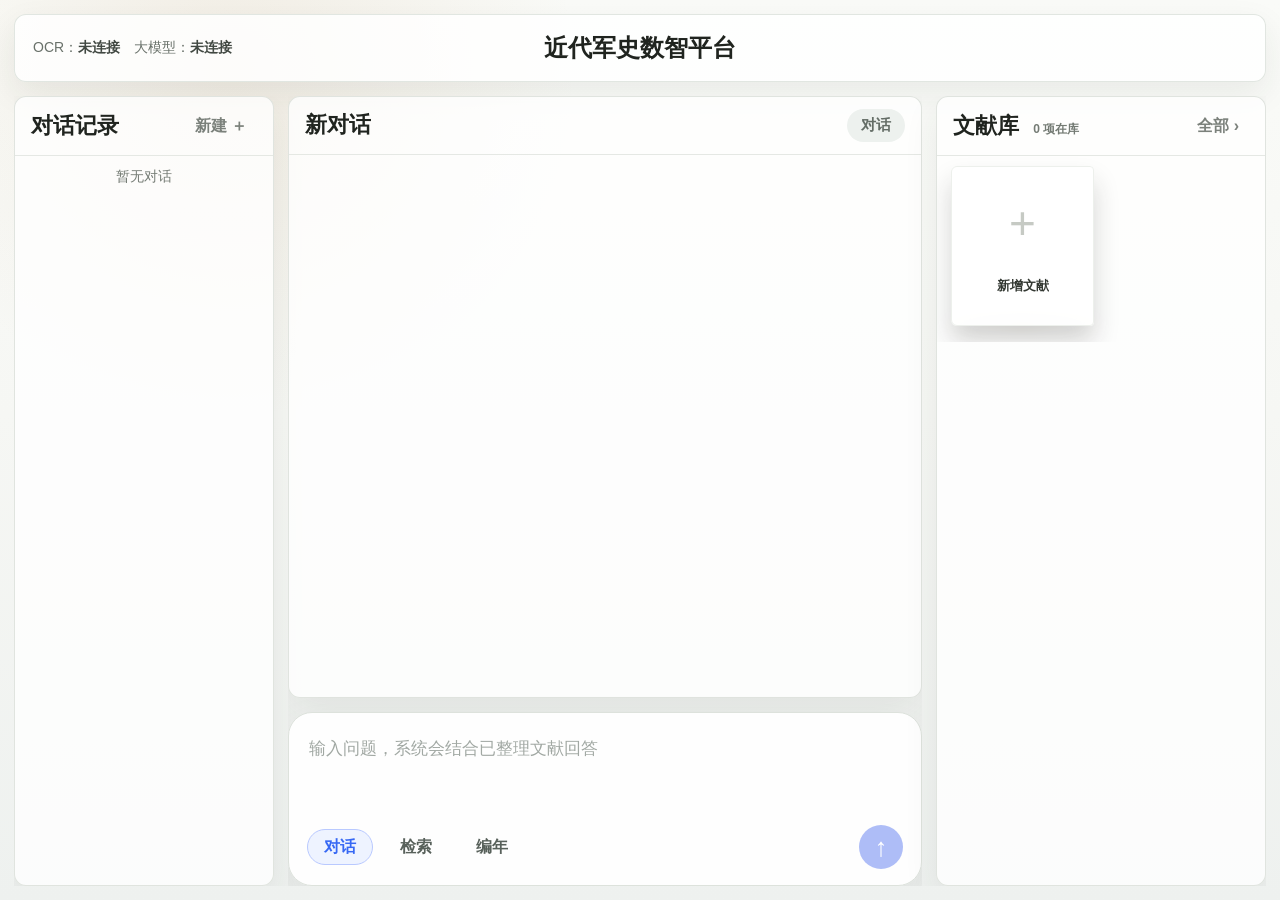
==== commit b650a29c: "文献库" ====
--- a/index.html
+++ b/index.html
@@ -62,19 +62,31 @@
             <aside class="home-sidebar library-sidebar" aria-label="书库">
               <div class="sidebar-heading">
                 <h2>文献库 <span class="sidebar-count" id="document-count">0 项在库</span></h2>
-                <button class="ghost-link" id="jump-workspace" type="button">整理台 ›</button>
-              </div>
-              <nav class="shelf-tabs" aria-label="书库筛选">
-                <button class="shelf-tab active" type="button">最近</button>
-                <button class="shelf-tab" type="button">全部</button>
-                <button class="shelf-tab" type="button">待整理</button>
-                <button class="shelf-tab" type="button">已整理</button>
-              </nav>
+                <button class="ghost-link" id="jump-documents" type="button">全部 ›</button>
+              </div>
               <section class="shelf-stage" aria-label="书架">
                 <div class="document-list" id="document-list"></div>
               </section>
             </aside>
           </div>
+        </section>
+
+        <section class="view" id="documents-view" aria-label="文献库">
+          <header class="documents-topbar">
+            <div class="documents-nav">
+              <button class="ghost-link" type="button" data-view="library">‹ 返回</button>
+            </div>
+            <div class="status-title">
+              <p class="eyebrow">文献库</p>
+            </div>
+            <span class="documents-count" id="all-document-count">0 项在库</span>
+          </header>
+
+          <section class="shelf-stage documents-stage" aria-label="书架">
+            <div class="document-list" id="all-document-list"></div>
+          </section>
+
+          <footer class="documents-bottombar" aria-label="文献库操作栏"></footer>
         </section>
 
         <section class="view" id="workspace-view" aria-label="整理工作台">
@@ -195,7 +207,7 @@
           <button class="icon-button subtle" id="close-document-form" type="button" title="关闭">×</button>
         </div>
         <label>
-          上传 PDF 或图片
+          <span class="sr-only">选择 PDF 或图片文件</span>
           <input id="file-input" name="file" type="file" accept=".pdf,image/*" required />
         </label>
         <label>
@@ -250,12 +262,11 @@
         <button class="book-open select-document" type="button">
           <span class="book-cover">
             <span class="book-title"></span>
+            <span class="book-facts">
+              <span class="book-year"></span>
+              <span class="book-pages"></span>
+            </span>
             <span class="book-author"></span>
-          </span>
-          <span class="book-progress"><span></span></span>
-          <span class="book-meta">
-            <strong></strong>
-            <small></small>
           </span>
         </button>
       </article>
--- a/styles.css
+++ b/styles.css
@@ -1,5 +1,6 @@
 :root {
   color-scheme: light;
+  --font-ui: "Microsoft YaHei", "PingFang SC", "Noto Sans CJK SC", Arial, sans-serif;
   --bg: #f4f6f5;
   --surface: #ffffff;
   --surface-2: #eef3f0;
@@ -22,7 +23,7 @@
   min-height: 100vh;
   background: var(--bg);
   color: var(--text);
-  font-family: "Microsoft YaHei", "PingFang SC", "Noto Sans CJK SC", Arial, sans-serif;
+  font-family: var(--font-ui);
 }
 
 button,
@@ -575,7 +576,7 @@
   margin: 4px 0 0;
   font-size: clamp(34px, 5vw, 58px);
   line-height: 1;
-  font-family: "STKaiti", "KaiTi", "FangSong", serif;
+  font-family: inherit;
   font-weight: 700;
 }
 
@@ -686,7 +687,7 @@
   margin-bottom: 24px;
   color: #323632;
   font-size: 25px;
-  font-family: "STKaiti", "KaiTi", "FangSong", serif;
+  font-family: inherit;
   font-weight: 700;
 }
 
@@ -741,7 +742,7 @@
   position: absolute;
   left: -8px;
   right: -8px;
-  bottom: 53px;
+  bottom: -8px;
   z-index: -1;
   height: 16px;
   border-radius: 999px;
@@ -781,6 +782,17 @@
     linear-gradient(145deg, #314f64, #c24732);
 }
 
+.book-cover.image-cover {
+  background-image:
+    linear-gradient(90deg, rgba(0, 0, 0, 0.34) 0 9px, transparent 9px),
+    linear-gradient(0deg, rgba(0, 0, 0, 0.58), rgba(0, 0, 0, 0.12) 48%, rgba(0, 0, 0, 0.34)),
+    var(--cover-image);
+  background-position: left top, center, center;
+  background-repeat: no-repeat;
+  background-size: auto, cover, cover;
+  color: #fff;
+}
+
 .book-cover::before,
 .book-cover::after {
   content: "";
@@ -841,8 +853,8 @@
   display: -webkit-box;
   overflow: hidden;
   font-size: clamp(20px, 2.2vw, 32px);
-  font-family: "STKaiti", "KaiTi", "FangSong", serif;
-  font-weight: 800;
+  font-family: inherit;
+  font-weight: 700;
   line-height: 1.12;
   -webkit-box-orient: vertical;
   -webkit-line-clamp: 5;
@@ -854,25 +866,36 @@
   max-width: 100%;
   overflow: hidden;
   font-size: 13px;
+  font-weight: 700;
   line-height: 1.4;
   text-overflow: ellipsis;
   white-space: nowrap;
 }
 
-.book-progress {
-  display: block;
-  width: 52%;
-  height: 6px;
+.book-facts {
+  position: relative;
+  z-index: 1;
+  display: flex;
+  justify-content: space-between;
+  gap: 10px;
+  width: 100%;
+  margin-top: auto;
+  font-size: 13px;
+  line-height: 1.4;
+  font-weight: 700;
+}
+
+.book-year,
+.book-pages {
+  min-width: 0;
   overflow: hidden;
-  border-radius: 999px;
-  background: #d9ddd8;
-}
-
-.book-progress span {
-  display: block;
-  height: 100%;
-  border-radius: inherit;
-  background: #6e756f;
+  text-overflow: ellipsis;
+  white-space: nowrap;
+}
+
+.book-pages {
+  flex: 0 0 auto;
+  text-align: right;
 }
 
 .book-meta {
@@ -1212,7 +1235,7 @@
 .status-title .eyebrow {
   color: var(--text);
   font-size: 24px;
-  font-family: "STKaiti", "KaiTi", "FangSong", serif;
+  font-family: inherit;
 }
 
 .status-spacer {
@@ -1496,7 +1519,9 @@
 
 .library-sidebar .book-cover,
 .library-sidebar .add-document {
-  min-height: 142px;
+  height: 160px;
+  min-height: 0;
+  aspect-ratio: auto;
 }
 
 .library-sidebar .book-title {
@@ -1504,6 +1529,7 @@
   -webkit-line-clamp: 4;
 }
 
+.library-sidebar .book-facts,
 .library-sidebar .book-author,
 .library-sidebar .book-meta small {
   font-size: 11px;
@@ -1514,7 +1540,7 @@
 }
 
 .library-sidebar .book-card::after {
-  bottom: 44px;
+  bottom: -8px;
 }
 
 .library-sidebar .add-plus {
@@ -1553,6 +1579,91 @@
   font-size: 26px;
 }
 
+#documents-view.active {
+  display: grid;
+  grid-template-rows: auto minmax(0, 1fr) auto;
+  height: 100vh;
+  gap: 14px;
+  padding: 14px;
+  overflow: hidden;
+}
+
+.documents-topbar,
+.documents-bottombar {
+  display: grid;
+  grid-template-columns: 1fr auto 1fr;
+  align-items: center;
+  gap: 18px;
+  min-height: 68px;
+  padding: 10px 18px;
+  border: 1px solid rgba(221, 226, 220, 0.86);
+  border-radius: 12px;
+  background: rgba(255, 255, 255, 0.82);
+  box-shadow: 0 12px 32px rgba(42, 48, 44, 0.08);
+}
+
+.documents-bottombar {
+  min-height: 58px;
+}
+
+.documents-nav {
+  min-width: 0;
+}
+
+.documents-count {
+  justify-self: end;
+  color: var(--muted);
+  font-weight: 700;
+  white-space: nowrap;
+}
+
+.documents-stage {
+  min-height: 0;
+  overflow-x: hidden;
+  overflow-y: auto;
+  padding: 6px 4px 40px;
+}
+
+.documents-stage .document-list {
+  grid-template-columns: repeat(10, minmax(0, 142px));
+  justify-content: space-between;
+  column-gap: 14px;
+  row-gap: 24px;
+}
+
+.documents-stage .book-cover,
+.documents-stage .add-document {
+  width: 100%;
+  height: 160px;
+  min-height: 0;
+  aspect-ratio: auto;
+}
+
+.documents-stage .book-title {
+  font-size: 19px;
+  -webkit-line-clamp: 4;
+}
+
+.documents-stage .book-facts,
+.documents-stage .book-author,
+.documents-stage .book-meta small {
+  font-size: 11px;
+}
+
+.documents-stage .book-meta strong {
+  font-size: 13px;
+}
+
+.documents-stage .book-card::after {
+  bottom: -8px;
+}
+
+.documents-stage .add-plus {
+  width: 52px;
+  height: 52px;
+  font-size: 46px;
+}
+
 #workspace-view.active {
   height: 100vh;
   padding: 28px;
@@ -1590,6 +1701,10 @@
   .library-sidebar .document-list {
     grid-template-columns: 1fr;
   }
+
+  .documents-stage .document-list {
+    grid-template-columns: repeat(auto-fill, 142px);
+  }
 }
 
 @media (max-width: 760px) {
@@ -1599,20 +1714,36 @@
 
   .app-shell,
   .main,
-  #library-view.active {
+  #library-view.active,
+  #documents-view.active {
     height: auto;
     min-height: 100vh;
     overflow: visible;
   }
 
-  #library-view.active {
+  #library-view.active,
+  #documents-view.active {
     display: grid;
     padding: 12px;
   }
 
   .home-statusbar,
+  .documents-topbar,
+  .documents-bottombar,
   .home-board {
     grid-template-columns: 1fr;
+  }
+
+  #documents-view.active {
+    grid-template-rows: auto minmax(0, 1fr) auto;
+    height: 100vh;
+    min-height: 0;
+    overflow: hidden;
+  }
+
+  .documents-count,
+  .documents-nav {
+    justify-self: center;
   }
 
   .home-sidebar,
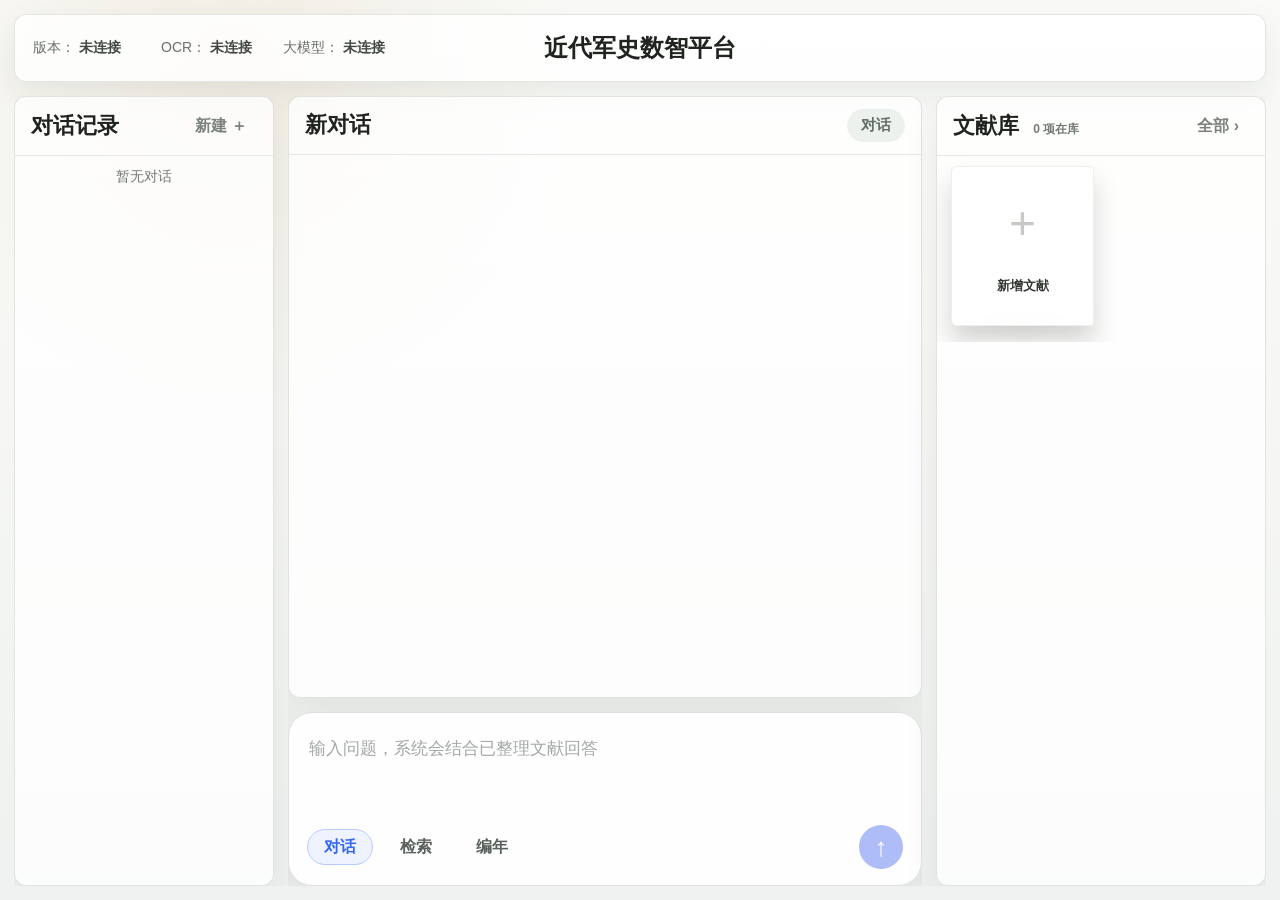
==== commit 68dabc76: "检索编年模型化、更新" ====
--- a/index.html
+++ b/index.html
@@ -12,8 +12,12 @@
         <section class="view active" id="library-view" aria-label="首页">
           <header class="home-statusbar">
             <div class="service-strip" aria-label="服务链接状态">
-              <span>OCR：<b id="ocr-service-status" class="service-warn">未连接</b></span>
-              <span>大模型：<b id="llm-service-status" class="service-warn">未连接</b></span>
+              <span class="service-item service-item-version">
+                版本：<b id="version-service-status" class="service-warn">检查中</b>
+                <button class="status-action hidden" id="version-update-button" type="button">更新</button>
+              </span>
+              <span class="service-item">OCR：<b id="ocr-service-status" class="service-warn">未连接</b></span>
+              <span class="service-item service-item-llm">大模型：<b id="llm-service-status" class="service-warn">未连接</b></span>
             </div>
             <div class="status-title">
               <p class="eyebrow">近代军史数智平台</p>
@@ -277,7 +281,7 @@
     <script src="js/store.js"></script>
     <script src="js/dom.js"></script>
     <script src="js/render.js"></script>
-    <script src="js/service-status.js"></script>
+    <script src="js/service.js"></script>
     <script src="js/ocr.js"></script>
     <script src="js/llm.js"></script>
     <script src="js/search.js"></script>
--- a/styles.css
+++ b/styles.css
@@ -1221,13 +1221,31 @@
   display: flex;
   align-items: center;
   justify-content: flex-start;
-  gap: 14px;
+  gap: 10px;
   min-width: 0;
   color: #69716a;
   font-size: 14px;
   white-space: nowrap;
 }
 
+.service-item {
+  display: inline-flex;
+  flex: 0 0 112px;
+  align-items: center;
+  gap: 4px;
+  min-width: 112px;
+}
+
+.service-item-version {
+  flex-basis: 118px;
+  min-width: 118px;
+}
+
+.service-item-llm {
+  flex-basis: 136px;
+  min-width: 136px;
+}
+
 .status-title {
   text-align: center;
 }
@@ -1244,7 +1262,27 @@
 
 .service-strip strong,
 .service-strip b {
+  display: inline-block;
+  min-width: 48px;
   color: #414842;
+}
+
+.status-action {
+  width: 52px;
+  min-height: 26px;
+  padding: 0 8px;
+  border: 1px solid #aeb8af;
+  border-radius: 6px;
+  background: #f7faf6;
+  color: #414842;
+  font-size: 13px;
+  font-weight: 700;
+  line-height: 24px;
+}
+
+.status-action:disabled {
+  cursor: wait;
+  opacity: 0.72;
 }
 
 .home-board {
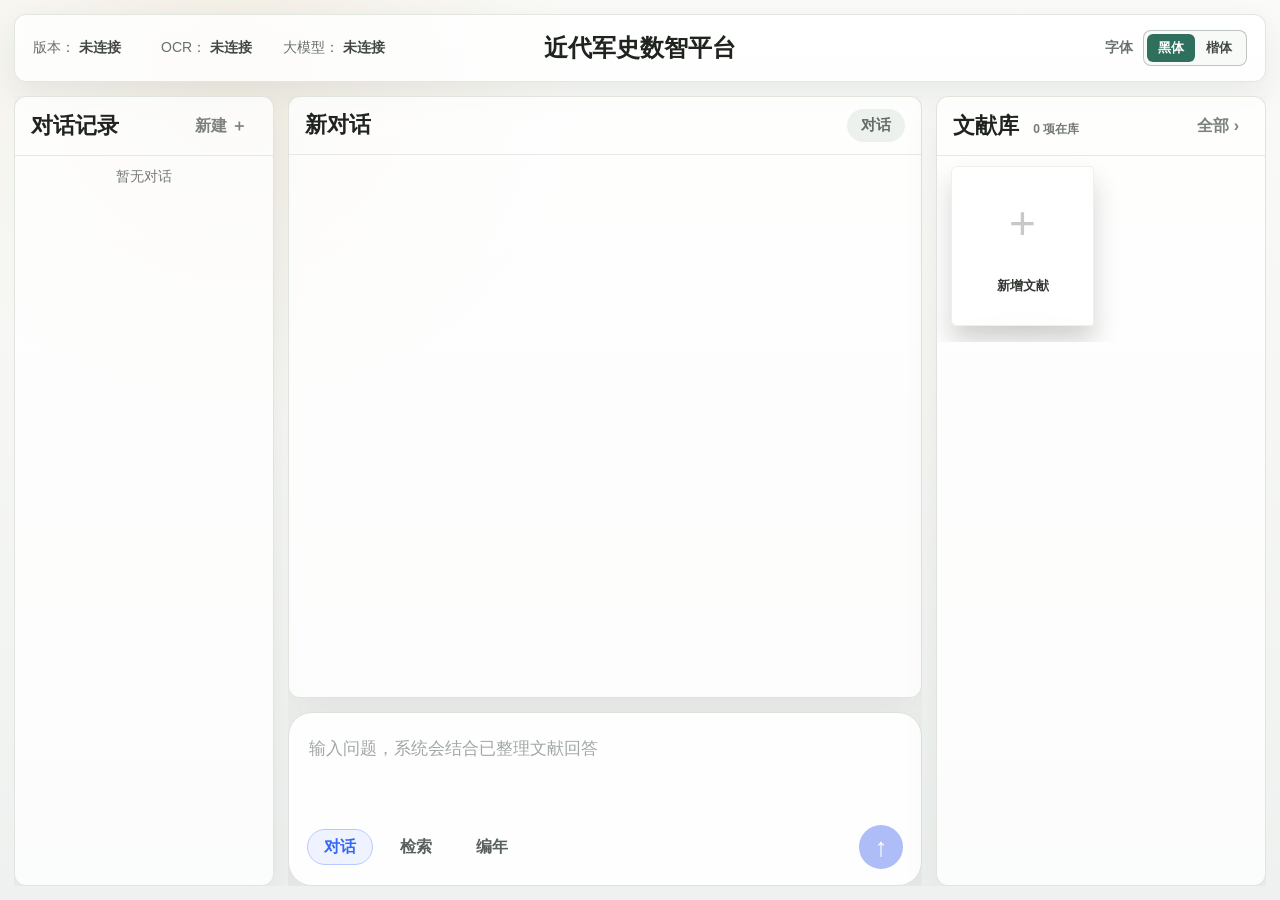
==== commit 5bc40d7c: "文献库管理" ====
--- a/index.html
+++ b/index.html
@@ -22,7 +22,13 @@
             <div class="status-title">
               <p class="eyebrow">近代军史数智平台</p>
             </div>
-            <div class="status-spacer" aria-hidden="true"></div>
+            <div class="font-setting" aria-label="全局字体设置">
+              <span class="font-setting-label">字体</span>
+              <div class="font-options" role="group" aria-label="字体">
+                <button class="font-option" type="button" data-font-option="hei">黑体</button>
+                <button class="font-option" type="button" data-font-option="kai">楷体</button>
+              </div>
+            </div>
           </header>
 
           <div class="home-board">
@@ -90,7 +96,9 @@
             <div class="document-list" id="all-document-list"></div>
           </section>
 
-          <footer class="documents-bottombar" aria-label="文献库操作栏"></footer>
+          <footer class="documents-bottombar" aria-label="文献库操作栏">
+            <p class="documents-hint">长按文献可换序或删除</p>
+          </footer>
         </section>
 
         <section class="view" id="workspace-view" aria-label="整理工作台">
--- a/styles.css
+++ b/styles.css
@@ -1,6 +1,8 @@
 :root {
   color-scheme: light;
-  --font-ui: "Microsoft YaHei", "PingFang SC", "Noto Sans CJK SC", Arial, sans-serif;
+  --font-hei: "SimHei", "Microsoft YaHei", "PingFang SC", "Noto Sans CJK SC", Arial, sans-serif;
+  --font-kai: "KaiTi", "STKaiti", "Kaiti SC", "SimKai", "KaiTi_GB2312", serif;
+  --font-ui: var(--font-hei);
   --bg: #f4f6f5;
   --surface: #ffffff;
   --surface-2: #eef3f0;
@@ -12,6 +14,14 @@
   --accent: #8f4a3d;
   --focus: #d19a38;
   --shadow: 0 16px 40px rgba(28, 37, 33, 0.08);
+}
+
+:root[data-font="hei"] {
+  --font-ui: var(--font-hei);
+}
+
+:root[data-font="kai"] {
+  --font-ui: var(--font-kai);
 }
 
 * {
@@ -737,6 +747,41 @@
   min-width: 0;
 }
 
+.book-card[data-document-id] {
+  cursor: grab;
+  touch-action: none;
+  user-select: none;
+}
+
+.book-card.dragging {
+  z-index: 3;
+  cursor: grabbing;
+  opacity: 0.28;
+  transform: scale(0.98);
+}
+
+.book-drag-preview {
+  position: fixed;
+  top: 0;
+  left: 0;
+  z-index: 1000;
+  margin: 0;
+  pointer-events: none;
+  opacity: 0.94;
+  filter: drop-shadow(0 18px 28px rgba(32, 36, 31, 0.24));
+}
+
+.document-list.is-reordering .book-card {
+  transition:
+    opacity 120ms ease,
+    transform 120ms ease;
+}
+
+.document-drag-active,
+.document-drag-active * {
+  cursor: grabbing !important;
+}
+
 .book-card::after {
   content: "";
   position: absolute;
@@ -928,6 +973,28 @@
   text-align: center;
 }
 
+.add-card.trash-card .add-document {
+  border-color: #d9aaa4;
+  background: #fff4f2;
+  color: #a83228;
+}
+
+.add-card.trash-card .add-plus {
+  color: #c94437;
+  font-weight: 400;
+}
+
+.add-card.trash-card .book-meta strong {
+  color: #a83228;
+}
+
+.add-card.trash-card.trash-hover .add-document {
+  border-color: #c94437;
+  background: #f8dedb;
+  box-shadow: 0 18px 32px rgba(201, 68, 55, 0.2);
+  transform: translateY(-2px);
+}
+
 .add-plus {
   display: grid;
   width: 84px;
@@ -1256,8 +1323,55 @@
   font-family: inherit;
 }
 
-.status-spacer {
+.font-setting {
+  display: inline-flex;
+  justify-self: end;
+  align-items: center;
+  gap: 10px;
   min-width: 0;
+  color: #69716a;
+  font-size: 14px;
+  white-space: nowrap;
+}
+
+.font-setting-label {
+  font-weight: 700;
+}
+
+.font-options {
+  display: inline-flex;
+  align-items: center;
+  padding: 3px;
+  border: 1px solid rgba(174, 184, 175, 0.78);
+  border-radius: 8px;
+  background: #f7faf6;
+}
+
+.font-option {
+  min-width: 48px;
+  min-height: 28px;
+  border: 0;
+  border-radius: 6px;
+  background: transparent;
+  color: #414842;
+  padding: 3px 9px;
+  font: inherit;
+  font-size: 13px;
+  font-weight: 700;
+}
+
+.font-option[data-font-option="hei"] {
+  font-family: var(--font-hei);
+}
+
+.font-option[data-font-option="kai"] {
+  font-family: var(--font-kai);
+}
+
+.font-option.active,
+.font-option:hover {
+  background: #2f6f5e;
+  color: #ffffff;
 }
 
 .service-strip strong,
@@ -1644,6 +1758,16 @@
   min-height: 58px;
 }
 
+.documents-hint {
+  grid-column: 1 / -1;
+  justify-self: center;
+  margin: 0;
+  color: var(--muted);
+  font-size: 14px;
+  font-weight: 700;
+  line-height: 1.5;
+}
+
 .documents-nav {
   min-width: 0;
 }
@@ -1728,8 +1852,9 @@
     grid-row: 1;
   }
 
-  .status-spacer {
-    display: none;
+  .font-setting {
+    grid-row: 3;
+    justify-self: center;
   }
 
   .home-board {
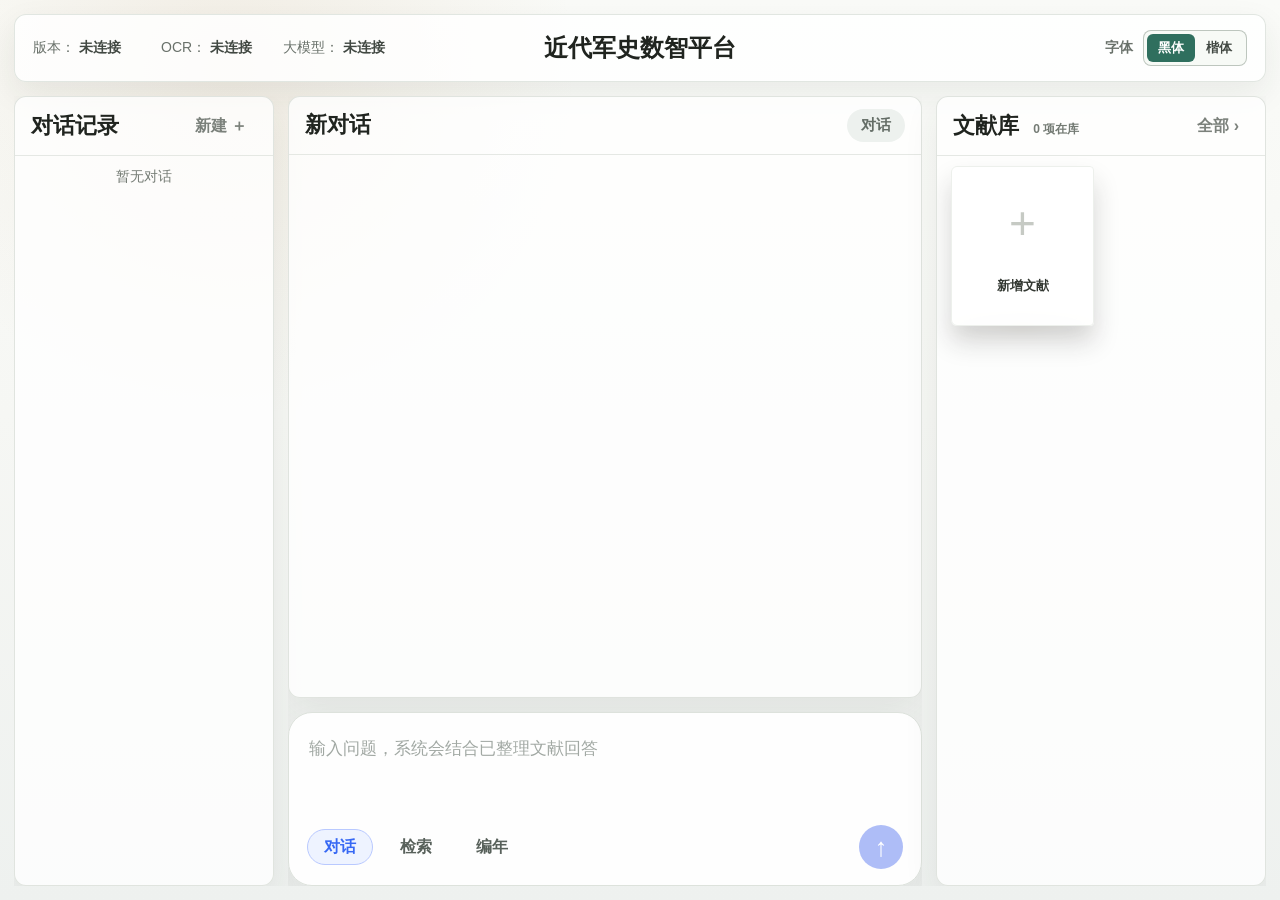
==== commit 043550cc: "5" ====
--- a/index.html
+++ b/index.html
@@ -101,11 +101,84 @@
           </footer>
         </section>
 
+        <section class="view" id="reader-view" aria-label="文献浏览">
+          <header class="reader-topbar">
+            <button class="ghost-link" id="reader-back" type="button">‹ 返回</button>
+            <div class="reader-title-block">
+              <h2 id="reader-title">未选择文献</h2>
+              <div class="reader-title-meta" id="reader-meta">
+                <span id="reader-author">著者未录</span>
+                <span id="reader-year">年份未录</span>
+              </div>
+            </div>
+            <div class="reader-actions">
+              <button class="ghost-link icon-text-button" id="export-document-pdf" type="button">
+                导出
+                <svg aria-hidden="true" viewBox="0 0 24 24">
+                  <path d="M14 2H6a2 2 0 0 0-2 2v16a2 2 0 0 0 2 2h12a2 2 0 0 0 2-2V8z"></path>
+                  <path d="M14 2v6h6"></path>
+                  <path d="M8 14h8"></path>
+                  <path d="M8 18h5"></path>
+                </svg>
+              </button>
+              <button class="ghost-link icon-text-button" id="edit-document" type="button">
+                修改
+                <svg aria-hidden="true" viewBox="0 0 24 24">
+                  <path d="M12 20h9"></path>
+                  <path d="M16.5 3.5a2.1 2.1 0 0 1 3 3L7 19l-4 1 1-4z"></path>
+                </svg>
+              </button>
+            </div>
+          </header>
+
+          <div class="reader-layout">
+            <section class="reader-main">
+              <section class="panel reader-combined-panel">
+                <div class="reader-compare">
+                  <section class="reader-original-panel">
+                    <div class="section-heading">
+                      <h3>原始资料</h3>
+                    </div>
+                    <div class="reader-original-viewer" id="reader-original-preview"></div>
+                  </section>
+
+                  <section class="reader-text-panel">
+                    <div class="section-heading reader-text-heading">
+                      <h3>整理文本</h3>
+                    </div>
+                    <div class="reader-text" id="reader-text"></div>
+                    <div class="reader-notes hidden" id="reader-notes"></div>
+                  </section>
+                </div>
+
+                <div class="reader-nav-row">
+                  <button class="ghost-link icon-text-button reader-page-button" id="reader-prev-page" type="button">
+                    <svg aria-hidden="true" viewBox="0 0 24 24">
+                      <path d="m15 18-6-6 6-6"></path>
+                    </svg>
+                    上一页
+                  </button>
+                  <label class="reader-page-jump" id="reader-page-status">
+                    第
+                    <input id="reader-page-input" type="number" min="1" value="1" inputmode="numeric" aria-label="当前页码">
+                    <span id="reader-page-total">/ 0 页</span>
+                  </label>
+                  <button class="ghost-link icon-text-button reader-page-button" id="reader-next-page" type="button">
+                    下一页
+                    <svg aria-hidden="true" viewBox="0 0 24 24">
+                      <path d="m9 18 6-6-6-6"></path>
+                    </svg>
+                  </button>
+                </div>
+              </section>
+            </section>
+          </div>
+        </section>
+
         <section class="view" id="workspace-view" aria-label="整理工作台">
           <header class="workspace-topbar">
-            <button class="back-button" type="button" data-view="library">‹ 返回书库</button>
+            <button class="back-button" type="button" data-view="reader">‹ 返回浏览</button>
             <div>
-              <p class="eyebrow">当前整理台</p>
               <h2>文献整理</h2>
             </div>
           </header>
@@ -120,6 +193,40 @@
               <div class="offline-actions hidden" id="offline-actions">
                 <button class="primary-button" id="refresh-offline" type="button">刷新整本结果</button>
                 <span class="inline-status" id="offline-status">等待处理</span>
+              </div>
+
+              <div class="progress-stack hidden" id="offline-progress">
+                <div class="progress-row">
+                  <span class="progress-label" id="offline-main-label">整本进度</span>
+                  <div class="progress-track">
+                    <div class="progress-fill" id="offline-main-fill"></div>
+                  </div>
+                  <span class="progress-value" id="offline-main-value">0 / 0 页</span>
+                </div>
+                <div class="progress-row">
+                  <span class="progress-label" id="offline-sub-label">当前页</span>
+                  <div class="progress-track">
+                    <div class="progress-fill progress-fill-sub" id="offline-sub-fill"></div>
+                  </div>
+                  <span class="progress-value" id="offline-sub-value">等待</span>
+                </div>
+              </div>
+
+              <div class="progress-stack hidden" id="online-progress">
+                <div class="progress-row">
+                  <span class="progress-label" id="online-main-label">在线整理进度</span>
+                  <div class="progress-track">
+                    <div class="progress-fill" id="online-main-fill"></div>
+                  </div>
+                  <span class="progress-value" id="online-main-value">0 / 0 页</span>
+                </div>
+                <div class="progress-row">
+                  <span class="progress-label" id="online-sub-label">当前页</span>
+                  <div class="progress-track">
+                    <div class="progress-fill progress-fill-sub" id="online-sub-fill"></div>
+                  </div>
+                  <span class="progress-value" id="online-sub-value">等待</span>
+                </div>
               </div>
 
               <div class="page-tools">
@@ -133,6 +240,9 @@
                     <input id="page-number-input" type="number" min="1" value="1" />
                   </label>
                   <button class="secondary-button" id="add-page" type="button">新增或打开</button>
+                </div>
+                <div class="page-batch-row">
+                  <button class="secondary-button" id="generate-document-text" type="button">批量生成整理文本</button>
                 </div>
                 <div class="page-list" id="page-list"></div>
               </div>
@@ -174,7 +284,7 @@
                 </div>
                 <label class="text-layer">
                   忠实整理文本
-                  <textarea id="clean-text" class="layer-textarea" rows="7" placeholder="在原始录文基础上逐字核对、修正识别错误，保持原文原貌。"></textarea>
+                  <textarea id="clean-text" class="layer-textarea" rows="7" placeholder="自动整理结果会进入这里，也可直接人工编辑。"></textarea>
                 </label>
                 <div class="layer-tools">
                   <button class="secondary-button" id="copy-clean-to-punctuated" type="button">带入简体标点文本</button>
@@ -185,13 +295,12 @@
                   <textarea id="punctuated-text" class="layer-textarea" rows="7" placeholder="在忠实整理文本基础上转换简体、断句、加标点，便于阅读、检索和编年。"></textarea>
                 </label>
                 <label>
-                  疑难字与核对说明
-                  <textarea id="page-notes" class="notes-textarea" rows="5" placeholder="可记录本页不确定字、残缺处、需回看原图的位置，例如：第3行第5字待核。"></textarea>
+                  页备注
+                  <textarea id="page-notes" class="notes-textarea" rows="5" placeholder="可记录本页不确定字、残缺处或个人研究备注。"></textarea>
                 </label>
                 <div class="action-row">
                   <button class="primary-button" id="save-ocr" type="button">保存本页</button>
-                  <button class="secondary-button" id="mark-reviewed" type="button">标记待核对</button>
-                  <button class="secondary-button" id="generate-proofread" type="button">生成校对报告</button>
+                  <button class="secondary-button" id="generate-final-text" type="button">生成整理文本</button>
                   <span class="inline-status" id="llm-task-status">等待文字</span>
                 </div>
               </section>
@@ -218,54 +327,52 @@
           <h3 id="add-document-title">新增文献</h3>
           <button class="icon-button subtle" id="close-document-form" type="button" title="关闭">×</button>
         </div>
-        <label>
+        <label class="file-picker-row">
           <span class="sr-only">选择 PDF 或图片文件</span>
           <input id="file-input" name="file" type="file" accept=".pdf,image/*" required />
         </label>
+        <section class="info-field" aria-labelledby="document-info-title">
+          <div class="info-field-heading">
+            <span id="document-info-title">信息</span>
+            <span>可留空会自动识别</span>
+          </div>
+          <label>
+            文献名
+            <input id="title-input" name="title" type="text" />
+          </label>
+          <div class="field-grid metadata-grid">
+            <label>
+              著者
+              <input id="author-input" name="author" type="text" />
+            </label>
+            <label>
+              出版社
+              <input id="publisher-input" name="publisher" type="text" />
+            </label>
+            <label>
+              年份
+              <input id="year-input" name="year" type="text" />
+            </label>
+          </div>
+        </section>
         <label>
-          文献名
-          <input id="title-input" name="title" type="text" placeholder="可留空，系统会优先自动识别" />
-        </label>
-        <div class="field-grid">
-          <label>
-            著者
-            <input id="author-input" name="author" type="text" placeholder="可留空" />
-          </label>
-          <label>
-            年份
-            <input id="year-input" name="year" type="text" placeholder="可留空" />
-          </label>
-        </div>
-        <div class="field-grid">
-          <label>
-            出版社
-            <input id="publisher-input" name="publisher" type="text" placeholder="可留空" />
-          </label>
-          <label>
-            版权信息
-            <input id="rights-input" name="rights" type="text" placeholder="可留空" />
-          </label>
-        </div>
-        <label>
-          来源信息
-          <input id="source-input" name="source" type="text" placeholder="可留空" />
-        </label>
-        <label>
-          主题标签
+          标签
           <input id="tags-input" name="tags" type="text" placeholder="以逗号分隔" />
         </label>
         <fieldset class="mode-field">
           <legend>处理方式</legend>
-          <label class="radio-row">
-            <input type="radio" name="processMode" value="online" checked />
-            在线逐页整理
-          </label>
-          <label class="radio-row">
-            <input type="radio" name="processMode" value="offline" />
-            离线整本处理
-          </label>
+          <div class="mode-options">
+            <label class="radio-row">
+              <input type="radio" name="processMode" value="offline" checked />
+              离线整本处理
+            </label>
+            <label class="radio-row">
+              <input type="radio" name="processMode" value="online" />
+              在线逐页整理
+            </label>
+          </div>
         </fieldset>
-        <button class="primary-button" type="submit">登记并进入整理台</button>
+        <button class="primary-button" type="submit">登记</button>
       </form>
     </div>
 
@@ -289,6 +396,7 @@
     <script src="js/store.js"></script>
     <script src="js/dom.js"></script>
     <script src="js/render.js"></script>
+    <script src="js/progress.js"></script>
     <script src="js/service.js"></script>
     <script src="js/ocr.js"></script>
     <script src="js/llm.js"></script>
--- a/styles.css
+++ b/styles.css
@@ -46,78 +46,6 @@
   cursor: pointer;
 }
 
-.app-shell {
-  display: grid;
-  grid-template-columns: 280px minmax(0, 1fr);
-  min-height: 100vh;
-}
-
-.sidebar {
-  display: flex;
-  flex-direction: column;
-  gap: 24px;
-  padding: 28px 22px;
-  border-right: 1px solid var(--line);
-  background: #26312d;
-  color: #f6fbf8;
-}
-
-.brand h1 {
-  margin: 0;
-  font-size: 24px;
-  line-height: 1.25;
-  font-weight: 700;
-}
-
-.brand p,
-.eyebrow {
-  margin: 8px 0 0;
-  color: #b8c8c0;
-  font-size: 13px;
-}
-
-.nav-list {
-  display: grid;
-  gap: 8px;
-}
-
-.nav-item {
-  width: 100%;
-  min-height: 42px;
-  border: 1px solid rgba(255, 255, 255, 0.12);
-  border-radius: 6px;
-  background: transparent;
-  color: #edf5f1;
-  text-align: left;
-  padding: 10px 12px;
-}
-
-.nav-item.active,
-.nav-item:hover {
-  background: #f2f7f4;
-  color: #20342d;
-}
-
-.status-panel {
-  margin-top: auto;
-  border: 1px solid rgba(255, 255, 255, 0.14);
-  border-radius: 8px;
-  padding: 16px;
-  color: #dbe8e2;
-}
-
-.status-panel h2 {
-  margin: 0 0 10px;
-  font-size: 15px;
-}
-
-.status-panel ul {
-  margin: 0;
-  padding-left: 18px;
-  line-height: 1.8;
-  font-size: 13px;
-}
-
 .service-ok {
   color: #bce2ce;
   font-weight: 700;
@@ -128,50 +56,12 @@
   font-weight: 700;
 }
 
-.main {
-  padding: 28px;
-}
-
-.toolbar {
-  display: flex;
-  justify-content: space-between;
-  gap: 16px;
-  align-items: center;
-  margin-bottom: 22px;
-}
-
-.toolbar-actions {
-  display: flex;
-  gap: 10px;
-  align-items: center;
-  flex-wrap: wrap;
-}
-
-.toolbar h2 {
-  margin: 2px 0 0;
-  font-size: 28px;
-}
-
-.eyebrow {
-  color: var(--accent);
-  font-weight: 700;
-  letter-spacing: 0;
-  text-transform: uppercase;
-}
-
 .view {
   display: none;
 }
 
 .view.active {
   display: block;
-}
-
-.two-column {
-  display: grid;
-  grid-template-columns: minmax(320px, 420px) minmax(0, 1fr);
-  gap: 18px;
-  align-items: start;
 }
 
 .workspace-grid {
@@ -186,6 +76,41 @@
   grid-template-columns: minmax(280px, 1fr) minmax(320px, 1fr);
   gap: 18px;
   align-items: start;
+}
+
+.reader-layout {
+  display: grid;
+  grid-template-rows: minmax(0, 1fr);
+  gap: 14px;
+  width: 100%;
+  min-height: 0;
+  overflow: hidden;
+}
+
+.reader-main {
+  display: grid;
+  grid-template-rows: minmax(0, 1fr);
+  gap: 14px;
+  width: 100%;
+  min-width: 0;
+  min-height: 0;
+}
+
+.reader-combined-panel {
+  display: grid;
+  grid-template-rows: minmax(0, 1fr) auto;
+  gap: 14px;
+  padding-bottom: 12px;
+  min-height: 0;
+  overflow: hidden;
+}
+
+.reader-compare {
+  display: grid;
+  grid-template-columns: minmax(0, 1fr) minmax(0, 1fr);
+  gap: 14px;
+  width: 100%;
+  min-height: 0;
 }
 
 .panel {
@@ -201,10 +126,46 @@
   gap: 14px;
 }
 
+.file-picker-row {
+  justify-items: stretch;
+}
+
+.file-picker-row input {
+  width: 100%;
+  text-align: center;
+}
+
+.info-field {
+  display: grid;
+  gap: 12px;
+  border: 1px solid var(--line);
+  border-radius: 8px;
+  padding: 12px;
+}
+
+.info-field-heading {
+  display: flex;
+  align-items: center;
+  justify-content: space-between;
+  gap: 12px;
+  color: var(--muted);
+  font-size: 13px;
+  font-weight: 700;
+}
+
+.info-field-heading span:last-child {
+  font-weight: 400;
+  white-space: nowrap;
+}
+
 .field-grid {
   display: grid;
   grid-template-columns: 1fr 1fr;
   gap: 12px;
+}
+
+.metadata-grid {
+  grid-template-columns: repeat(3, minmax(0, 1fr));
 }
 
 label {
@@ -231,6 +192,12 @@
 
 .mode-field {
   display: grid;
+  gap: 8px;
+}
+
+.mode-options {
+  display: grid;
+  grid-template-columns: repeat(2, minmax(0, 1fr));
   gap: 8px;
 }
 
@@ -373,12 +340,6 @@
   font-size: 13px;
 }
 
-.card-actions {
-  flex: 0 0 auto;
-  display: flex;
-  align-items: center;
-}
-
 .document-detail dl,
 #document-detail {
   margin: 0;
@@ -444,19 +405,77 @@
   background: #fff;
 }
 
+.reader-original-viewer {
+  display: grid;
+  min-height: 0;
+  height: 100%;
+  place-items: start center;
+  overflow: auto;
+  border: 1px solid var(--line);
+  border-radius: 8px;
+  background: #f8faf9;
+  padding: 12px;
+}
+
+.reader-original-viewer img {
+  max-width: 100%;
+  height: auto;
+  border: 1px solid var(--line);
+  background: #fff;
+}
+
 .action-row,
 .page-nav-row,
-.page-add-row,
-.search-row {
+.reader-nav-row,
+.page-add-row {
   display: flex;
   gap: 12px;
   align-items: end;
 }
 
-.page-nav-row {
+.page-nav-row,
+.reader-nav-row {
   justify-content: flex-start;
   align-items: center;
   flex-wrap: wrap;
+}
+
+.reader-nav-row {
+  justify-content: center;
+  padding-top: 14px;
+}
+
+.reader-page-button {
+  display: inline-flex;
+  align-items: center;
+  gap: 6px;
+}
+
+.reader-page-jump {
+  display: inline-flex;
+  align-items: center;
+  gap: 6px;
+  width: auto;
+  min-width: 138px;
+  min-height: 38px;
+  padding: 0 10px;
+  border-radius: 6px;
+  color: var(--muted);
+  font-size: 14px;
+  font-weight: 700;
+  text-align: center;
+}
+
+.reader-page-jump input {
+  width: 48px;
+  min-height: 30px;
+  padding: 2px 6px;
+  border-radius: 6px;
+  text-align: center;
+}
+
+.reader-page-jump span {
+  white-space: nowrap;
 }
 
 .page-tools {
@@ -467,11 +486,15 @@
   margin-bottom: 12px;
 }
 
+.page-batch-row {
+  margin-bottom: 12px;
+}
+
+.page-batch-row button {
+  width: 100%;
+}
+
 .page-add-row label {
-  flex: 1;
-}
-
-.search-row label {
   flex: 1;
 }
 
@@ -496,6 +519,115 @@
   margin-top: 14px;
 }
 
+.progress-stack {
+  display: grid;
+  gap: 8px;
+  margin-top: 14px;
+  padding: 12px 14px;
+  border: 1px solid var(--line);
+  border-radius: 8px;
+  background: #fbfdfc;
+}
+
+.progress-row {
+  display: grid;
+  grid-template-columns: 92px 1fr 86px;
+  gap: 10px;
+  align-items: center;
+}
+
+.progress-label {
+  color: var(--muted);
+  font-size: 13px;
+  white-space: nowrap;
+  overflow: hidden;
+  text-overflow: ellipsis;
+}
+
+.progress-track {
+  height: 8px;
+  border-radius: 999px;
+  background: #e6ebe6;
+  overflow: hidden;
+}
+
+.progress-fill {
+  height: 100%;
+  width: 0;
+  border-radius: inherit;
+  background: linear-gradient(90deg, var(--primary), #3e8f76);
+  transition: width 0.3s ease;
+}
+
+.progress-fill-sub {
+  background: linear-gradient(90deg, var(--gold), #d9a566);
+}
+
+.progress-value {
+  color: var(--text);
+  font-size: 12px;
+  text-align: right;
+  white-space: nowrap;
+}
+
+.reader-original-panel,
+.reader-text-panel {
+  min-height: 0;
+  overflow: hidden;
+}
+
+.reader-original-panel,
+.reader-text-panel {
+  display: grid;
+  grid-template-rows: auto minmax(0, 1fr) auto;
+}
+
+.reader-text-heading {
+  justify-content: flex-end;
+  text-align: right;
+}
+
+.reader-text {
+  min-height: 0;
+  overflow: auto;
+  border: 1px solid var(--line);
+  border-radius: 8px;
+  background: #fbfdfc;
+  padding: 18px;
+  white-space: pre-wrap;
+  line-height: 1.85;
+}
+
+.reader-original-viewer.is-empty,
+.reader-text.is-empty {
+  display: grid;
+  place-items: center;
+}
+
+.reader-text.is-empty {
+  white-space: normal;
+}
+
+.reader-empty-state {
+  width: min(420px, 100%);
+  border: 1px solid var(--line);
+  border-radius: 10px;
+  background: rgba(251, 253, 252, 0.96);
+  color: var(--muted);
+  box-shadow: 0 10px 24px rgba(42, 48, 44, 0.06);
+  line-height: 1.7;
+}
+
+.reader-notes {
+  margin-top: 12px;
+  border-left: 3px solid var(--accent);
+  background: #f8f4ef;
+  color: var(--muted);
+  padding: 10px 12px;
+  white-space: pre-wrap;
+  line-height: 1.7;
+}
+
 .hidden {
   display: none !important;
 }
@@ -508,26 +640,20 @@
 
 @media (max-width: 900px) {
   .app-shell,
-  .two-column,
   .workspace-grid,
-  .compare-workspace {
+  .compare-workspace,
+  .reader-layout,
+  .reader-compare {
     grid-template-columns: 1fr;
   }
 
-  .sidebar {
-    min-height: auto;
-  }
-
-  .toolbar,
-  .toolbar-actions,
-  .document-card,
   .page-item,
   .result-item,
   .action-row,
   .page-nav-row,
+  .reader-nav-row,
   .offline-actions,
-  .page-add-row,
-  .search-row {
+  .page-add-row {
     align-items: stretch;
     flex-direction: column;
   }
@@ -572,7 +698,7 @@
   padding: 34px 24px 56px;
 }
 
-.library-topbar,
+.reader-topbar,
 .workspace-topbar {
   display: flex;
   align-items: center;
@@ -581,7 +707,7 @@
   margin-bottom: 24px;
 }
 
-.library-topbar h1,
+.reader-topbar h2,
 .workspace-topbar h2 {
   margin: 4px 0 0;
   font-size: clamp(34px, 5vw, 58px);
@@ -590,9 +716,71 @@
   font-weight: 700;
 }
 
+.reader-topbar h2,
 .workspace-topbar h2 {
   font-size: 34px;
   font-family: inherit;
+}
+
+.reader-title-block {
+  display: flex;
+  align-items: center;
+  justify-content: center;
+  gap: 14px;
+  min-width: 0;
+}
+
+.reader-title-block h2 {
+  margin: 0;
+  color: var(--text);
+  font-size: 24px;
+  line-height: 1.2;
+}
+
+.reader-title-block h2,
+.reader-title-meta span {
+  overflow: hidden;
+  text-overflow: ellipsis;
+  white-space: nowrap;
+}
+
+.reader-title-meta {
+  display: grid;
+  gap: 3px;
+  min-width: 72px;
+  max-width: 180px;
+  color: var(--muted);
+  font-size: 13px;
+  font-weight: 700;
+  line-height: 1.25;
+  text-align: left;
+}
+
+.reader-actions {
+  display: flex;
+  justify-content: flex-end;
+  gap: 10px;
+  align-items: center;
+}
+
+.reader-topbar .ghost-link {
+  color: #7b817b;
+}
+
+.icon-text-button {
+  display: inline-flex;
+  align-items: center;
+  gap: 6px;
+}
+
+.icon-text-button svg {
+  width: 16px;
+  height: 16px;
+  fill: none;
+  stroke: currentColor;
+  stroke-width: 2;
+  stroke-linecap: round;
+  stroke-linejoin: round;
 }
 
 .eyebrow {
@@ -603,16 +791,9 @@
   text-transform: none;
 }
 
-.topbar-actions {
-  display: flex;
-  gap: 16px;
-  align-items: center;
-}
-
 .icon-button,
 .back-button,
 .ghost-link,
-.shelf-tab,
 .chip-button,
 .round-send {
   border: 0;
@@ -643,43 +824,6 @@
   font-size: 24px;
 }
 
-.reading-card {
-  display: flex;
-  align-items: center;
-  justify-content: space-between;
-  gap: 16px;
-  min-height: 72px;
-  margin-bottom: 34px;
-  padding: 16px 22px;
-  border-radius: 8px;
-  background: #e9ece9;
-  color: #7b817b;
-}
-
-.reading-stat {
-  display: flex;
-  align-items: center;
-  gap: 13px;
-  flex-wrap: wrap;
-}
-
-.reading-stat strong,
-.reading-stat b {
-  color: #555c55;
-}
-
-.stat-icon {
-  color: #9aa29c;
-  font-size: 23px;
-}
-
-.status-dot {
-  width: 9px;
-  height: 9px;
-  border-radius: 50%;
-  background: var(--red);
-}
-
 .ghost-link {
   flex: 0 0 auto;
   min-height: 38px;
@@ -688,46 +832,6 @@
   background: transparent;
   color: #7b817b;
   font-weight: 700;
-}
-
-.shelf-tabs {
-  display: flex;
-  align-items: center;
-  gap: 16px;
-  margin-bottom: 24px;
-  color: #323632;
-  font-size: 25px;
-  font-family: inherit;
-  font-weight: 700;
-}
-
-.shelf-tab {
-  position: relative;
-  padding: 4px 0;
-  background: transparent;
-  font: inherit;
-}
-
-.shelf-tab:not(:last-child)::after {
-  content: "|";
-  margin-left: 16px;
-  color: #9ba19d;
-}
-
-.shelf-tab.active {
-  color: var(--ink);
-}
-
-.shelf-tab:nth-child(3)::before,
-.shelf-tab:nth-child(4)::before {
-  content: "";
-  position: absolute;
-  top: 4px;
-  right: -9px;
-  width: 8px;
-  height: 8px;
-  border-radius: 50%;
-  background: var(--red);
 }
 
 .shelf-stage {
@@ -1180,8 +1284,21 @@
   }
 
   .workspace-grid,
-  .compare-workspace {
+  .compare-workspace,
+  .reader-layout,
+  .reader-compare {
     grid-template-columns: 1fr;
+  }
+
+  #reader-view.active {
+    overflow: auto;
+  }
+
+  .reader-layout,
+  .reader-main,
+  .reader-combined-panel,
+  .reader-compare {
+    min-height: auto;
   }
 }
 
@@ -1190,20 +1307,19 @@
     padding: 22px 16px 40px;
   }
 
-  .library-topbar,
+  .reader-topbar,
   .workspace-topbar,
-  .reading-card,
   .page-item,
   .result-item,
   .action-row,
   .page-nav-row,
+  .reader-nav-row,
   .offline-actions,
   .page-add-row {
     align-items: stretch;
     flex-direction: column;
   }
 
-  .topbar-actions,
   .smart-actions {
     align-self: stretch;
   }
@@ -1217,16 +1333,6 @@
   .book-cover,
   .add-document {
     min-height: 184px;
-  }
-
-  .shelf-tabs {
-    gap: 10px;
-    overflow-x: auto;
-    font-size: 22px;
-  }
-
-  .shelf-tab:not(:last-child)::after {
-    margin-left: 10px;
   }
 
   .smart-input-box {
@@ -1456,11 +1562,6 @@
   line-height: 1.25;
 }
 
-.compact-button {
-  min-height: 32px;
-  padding: 5px 10px;
-}
-
 .conversation-list {
   display: grid;
   flex: 1 1 auto;
@@ -1644,23 +1745,12 @@
   white-space: pre-wrap;
 }
 
-.library-sidebar .shelf-tabs {
-  flex: 0 0 auto;
-  gap: 8px;
-  margin: 0;
-  padding: 12px 14px 4px;
-  overflow-x: auto;
-  font-size: 18px;
-}
-
-.library-sidebar .shelf-tab:not(:last-child)::after {
-  margin-left: 8px;
-}
-
 .library-sidebar .shelf-stage {
+  flex: 1 1 auto;
   min-height: 0;
   padding: 10px 14px 16px;
-  overflow: auto;
+  overflow-x: hidden;
+  overflow-y: auto;
 }
 
 .library-sidebar .document-list {
@@ -1741,6 +1831,7 @@
 }
 
 .documents-topbar,
+.reader-topbar,
 .documents-bottombar {
   display: grid;
   grid-template-columns: 1fr auto 1fr;
@@ -1754,6 +1845,10 @@
   box-shadow: 0 12px 32px rgba(42, 48, 44, 0.08);
 }
 
+.reader-topbar {
+  margin-bottom: 0;
+}
+
 .documents-bottombar {
   min-height: 58px;
 }
@@ -1772,6 +1867,18 @@
   min-width: 0;
 }
 
+#reader-back {
+  justify-self: start;
+}
+
+.reader-title-block {
+  justify-self: center;
+}
+
+.reader-actions {
+  justify-self: end;
+}
+
 .documents-count {
   justify-self: end;
   color: var(--muted);
@@ -1826,12 +1933,21 @@
   font-size: 46px;
 }
 
+#reader-view.active,
 #workspace-view.active {
   height: 100vh;
   padding: 28px;
   overflow: auto;
 }
 
+#reader-view.active {
+  display: grid;
+  grid-template-rows: auto minmax(0, 1fr);
+  gap: 14px;
+  padding: 14px;
+  overflow: hidden;
+}
+
 @media (max-width: 980px) {
   #library-view.active {
     grid-template-rows: auto minmax(0, 1fr);
@@ -1878,20 +1994,23 @@
   .app-shell,
   .main,
   #library-view.active,
-  #documents-view.active {
+  #documents-view.active,
+  #reader-view.active {
     height: auto;
     min-height: 100vh;
     overflow: visible;
   }
 
   #library-view.active,
-  #documents-view.active {
+  #documents-view.active,
+  #reader-view.active {
     display: grid;
     padding: 12px;
   }
 
   .home-statusbar,
   .documents-topbar,
+  .reader-topbar,
   .documents-bottombar,
   .home-board {
     grid-template-columns: 1fr;
